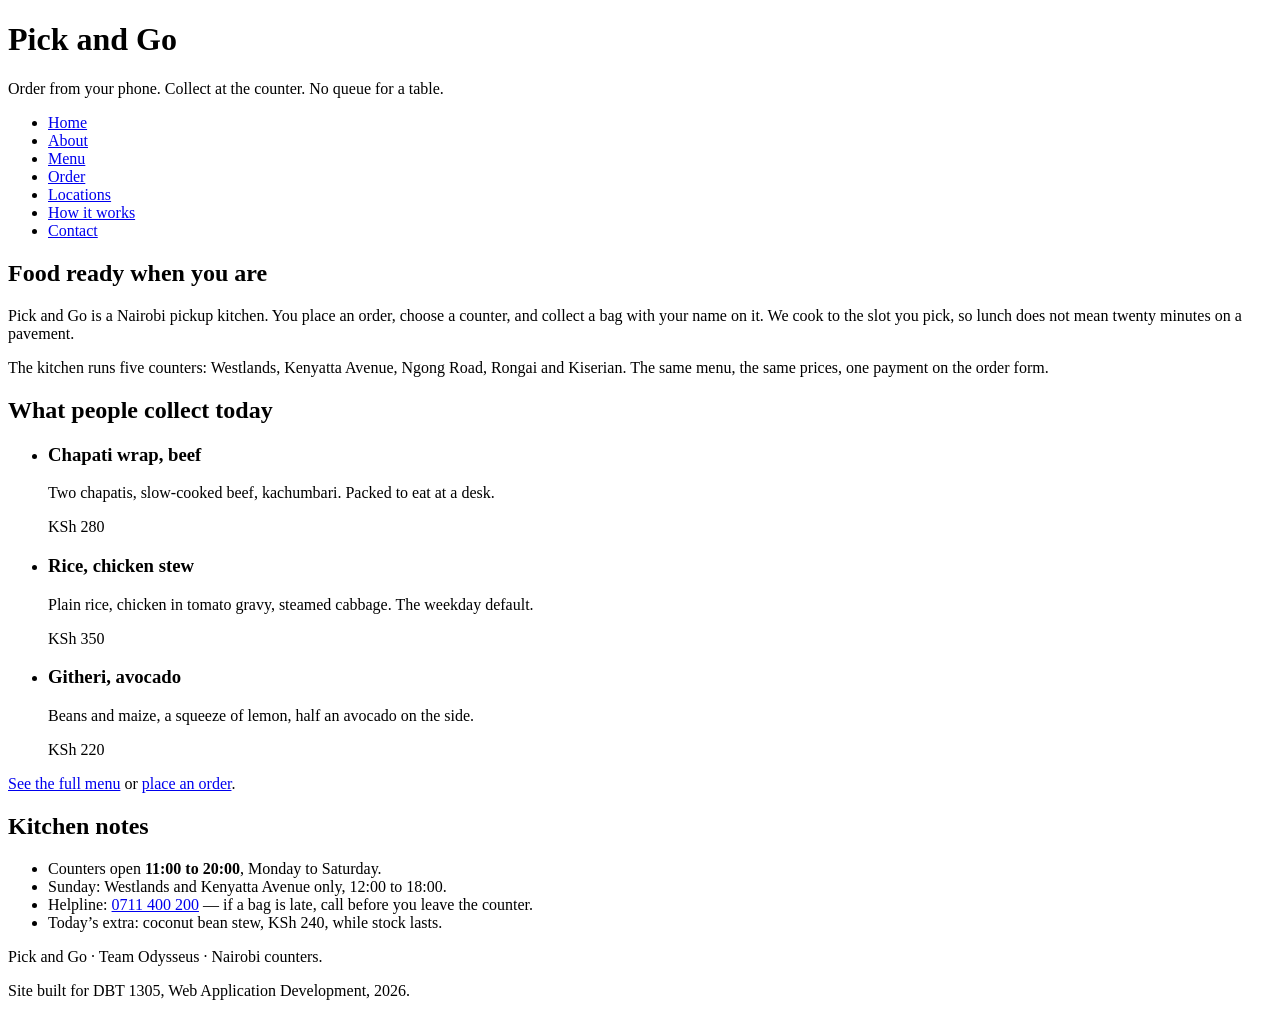
==== index.html @ 5b5abb33 "Add the seven public pages with shared header, nav, footer and real kitchen copy." ====
<!DOCTYPE html>
<html lang="en">
<head>
  <meta charset="utf-8">
  <meta name="viewport" content="width=device-width, initial-scale=1">
  <title>Pick and Go — order food, collect it ready</title>
  <link rel="stylesheet" href="css/style.css">
</head>
<body>
  <header>
    <h1>Pick and Go</h1>
    <p>Order from your phone. Collect at the counter. No queue for a table.</p>
  </header>

  <nav>
    <ul>
      <li><a href="index.html">Home</a></li>
      <li><a href="about.html">About</a></li>
      <li><a href="menu.html">Menu</a></li>
      <li><a href="order.html">Order</a></li>
      <li><a href="locations.html">Locations</a></li>
      <li><a href="how-it-works.html">How it works</a></li>
      <li><a href="contact.html">Contact</a></li>
    </ul>
  </nav>

  <main>
    <section>
      <h2>Food ready when you are</h2>
      <p>Pick and Go is a Nairobi pickup kitchen. You place an order, choose a counter, and collect a bag with your name on it. We cook to the slot you pick, so lunch does not mean twenty minutes on a pavement.</p>
      <p>The kitchen runs five counters: Westlands, Kenyatta Avenue, Ngong Road, Rongai and Kiserian. The same menu, the same prices, one payment on the order form.</p>
    </section>

    <section>
      <h2>What people collect today</h2>
      <ul class="card-row">
        <li>
          <h3>Chapati wrap, beef</h3>
          <p>Two chapatis, slow-cooked beef, kachumbari. Packed to eat at a desk.</p>
          <p class="price">KSh 280</p>
        </li>
        <li>
          <h3>Rice, chicken stew</h3>
          <p>Plain rice, chicken in tomato gravy, steamed cabbage. The weekday default.</p>
          <p class="price">KSh 350</p>
        </li>
        <li>
          <h3>Githeri, avocado</h3>
          <p>Beans and maize, a squeeze of lemon, half an avocado on the side.</p>
          <p class="price">KSh 220</p>
        </li>
      </ul>
      <p><a href="menu.html">See the full menu</a> or <a href="order.html">place an order</a>.</p>
    </section>
  </main>

  <aside>
    <h2>Kitchen notes</h2>
    <ul>
      <li>Counters open <strong>11:00 to 20:00</strong>, Monday to Saturday.</li>
      <li>Sunday: Westlands and Kenyatta Avenue only, 12:00 to 18:00.</li>
      <li>Helpline: <a href="tel:+254711400200">0711 400 200</a> — if a bag is late, call before you leave the counter.</li>
      <li>Today’s extra: coconut bean stew, KSh 240, while stock lasts.</li>
    </ul>
  </aside>

  <footer>
    <p>Pick and Go · Team Odysseus · Nairobi counters.</p>
    <p>Site built for DBT 1305, Web Application Development, 2026.</p>
  </footer>
</body>
</html>
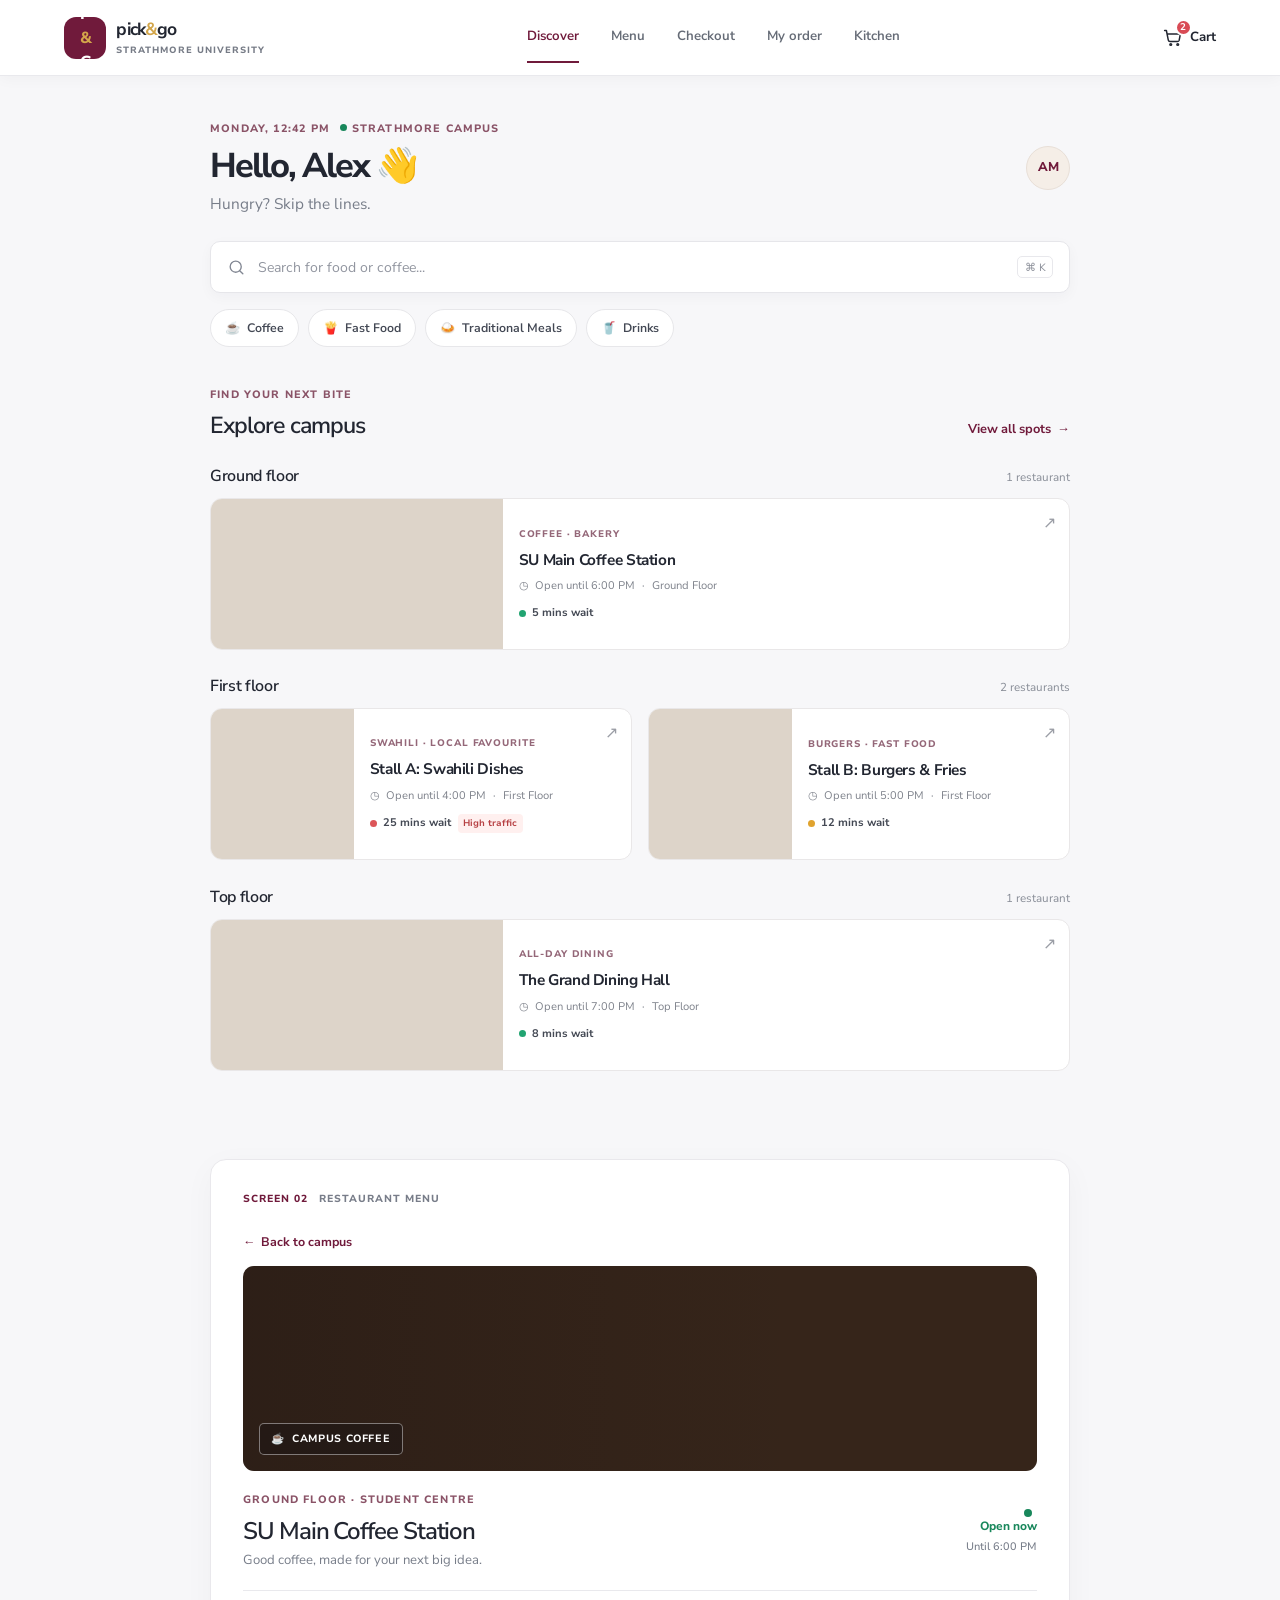
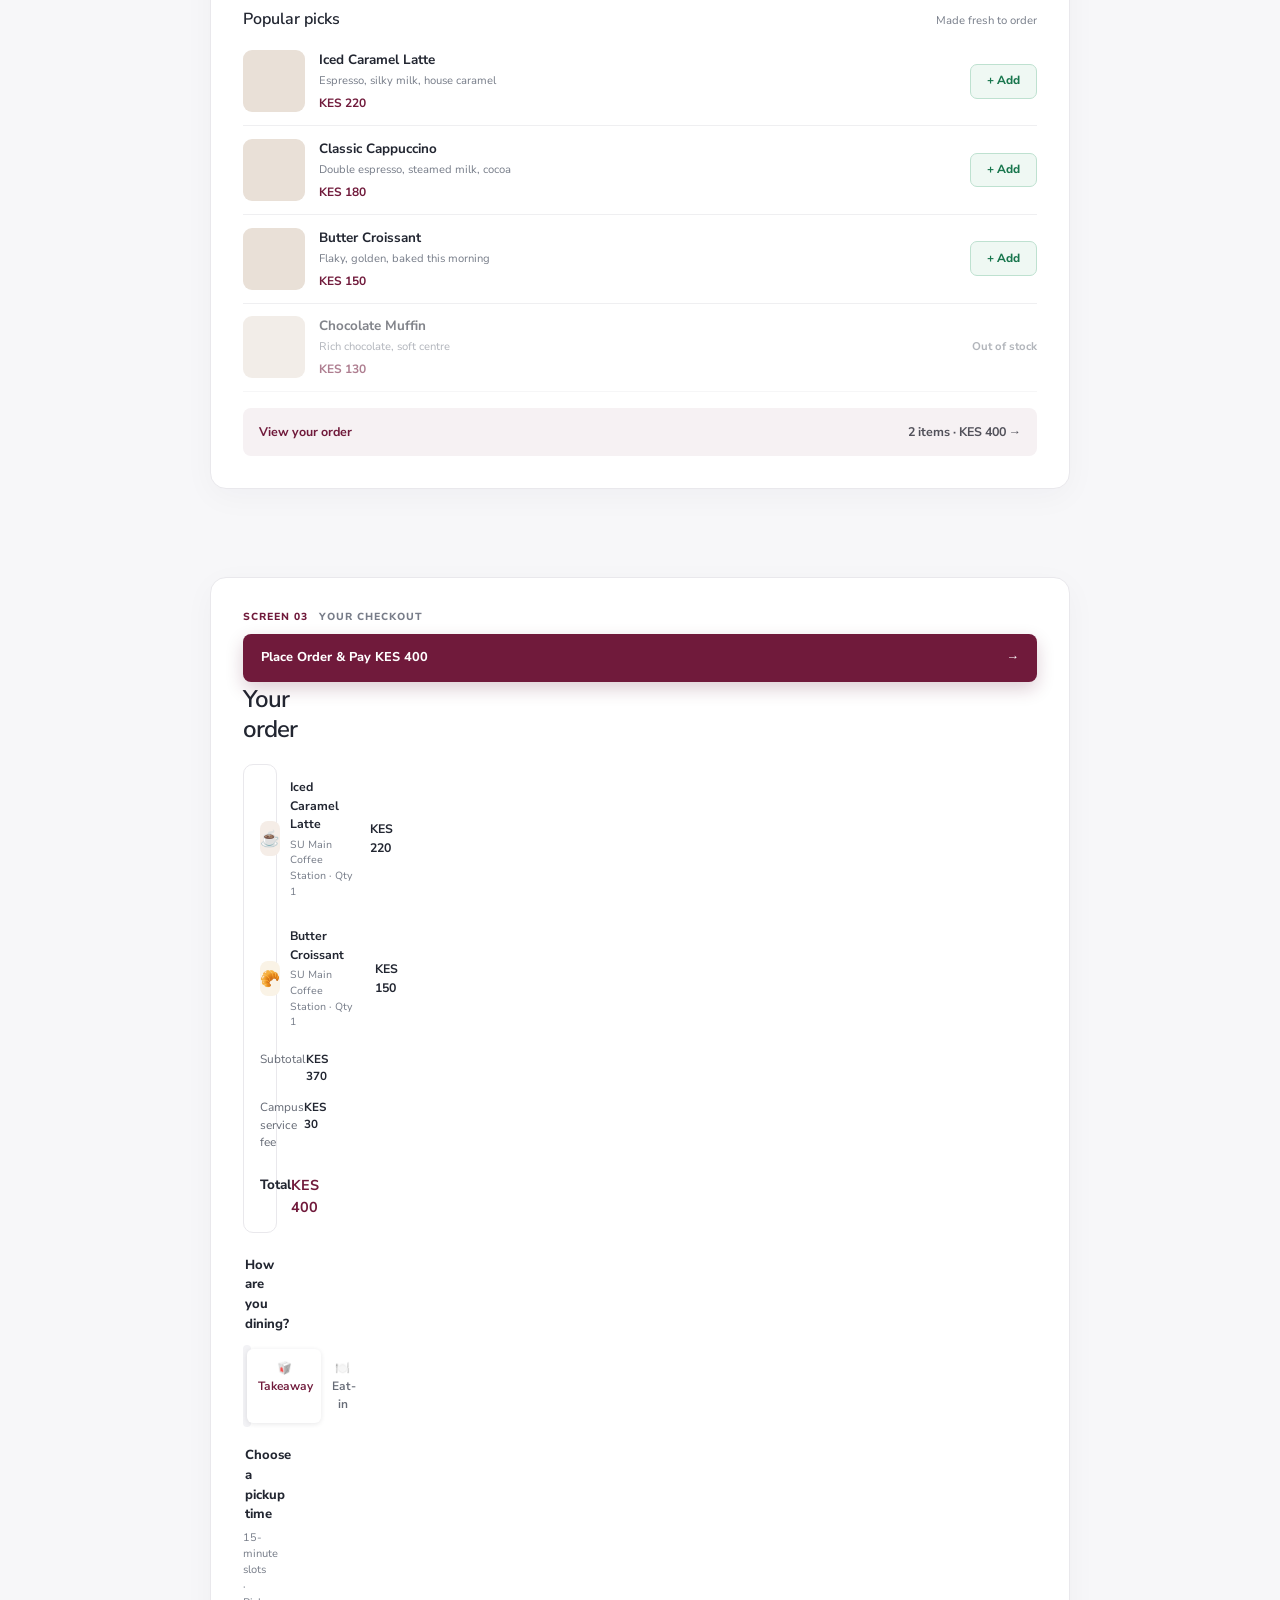
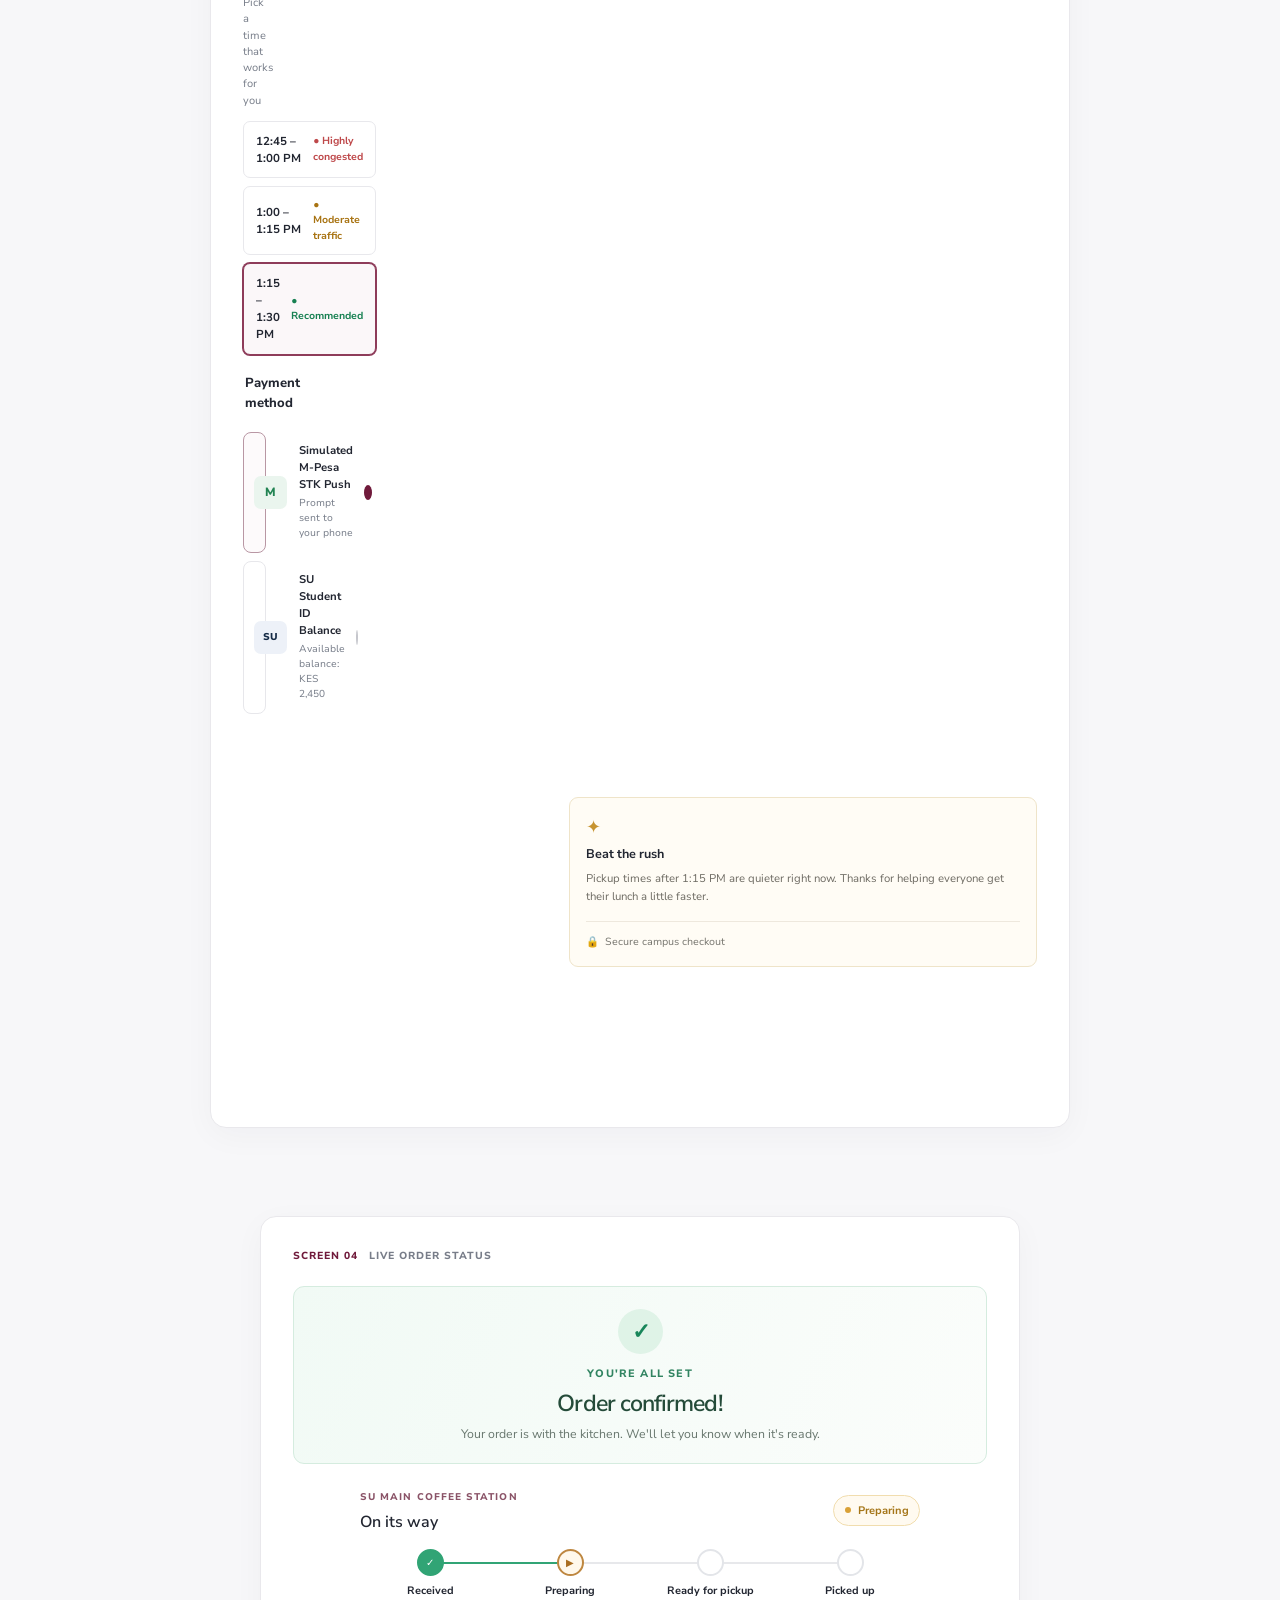
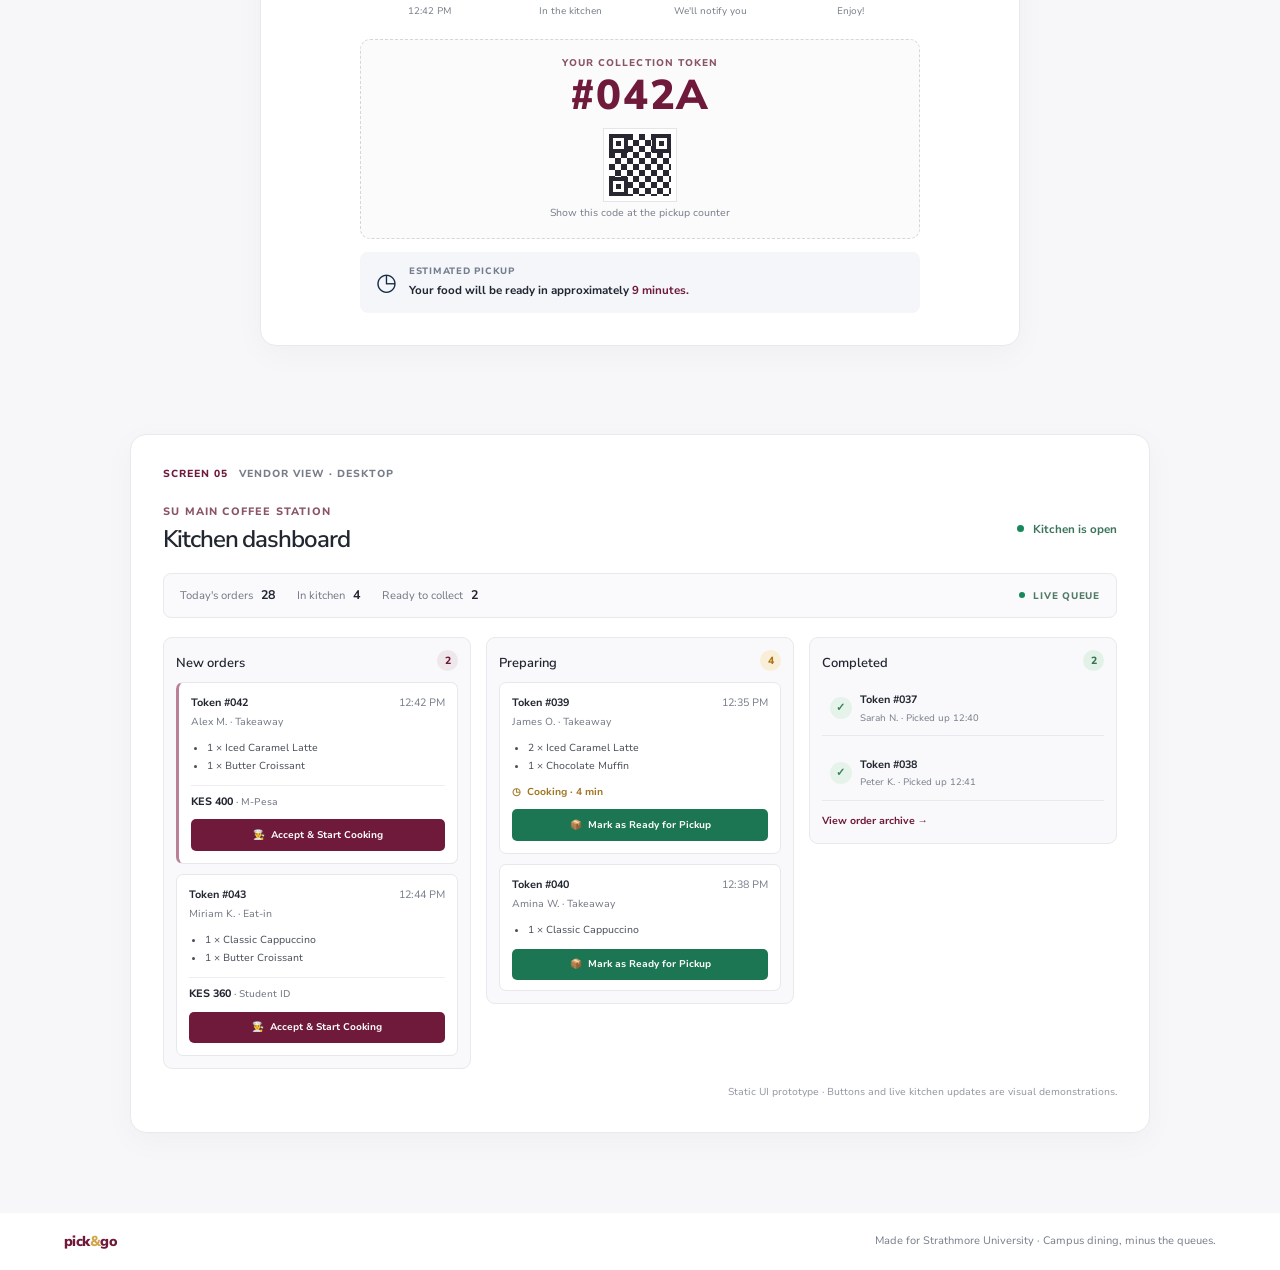
==== commit 32316956: "Pick and go" ====
--- a/index.html
+++ b/index.html
@@ -3,70 +3,293 @@
 <head>
   <meta charset="utf-8">
   <meta name="viewport" content="width=device-width, initial-scale=1">
-  <title>Pick and Go — order food, collect it ready</title>
+  <meta name="theme-color" content="#6e1838">
+  <title>Pick &amp; Go — Strathmore University</title>
   <link rel="stylesheet" href="css/style.css">
 </head>
-<body>
-  <header>
-    <h1>Pick and Go</h1>
-    <p>Order from your phone. Collect at the counter. No queue for a table.</p>
+<body class="prototype-page">
+  <header class="app-header">
+    <a class="brand" href="#home" aria-label="Pick and Go home">
+      <span class="brand-mark" aria-hidden="true">P<span>&amp;</span>G</span>
+      <span class="brand-copy"><strong>pick<span>&amp;</span>go</strong><small>STRATHMORE UNIVERSITY</small></span>
+    </a>
+    <nav class="app-nav" aria-label="Prototype screens">
+      <a class="active" href="#home">Discover</a>
+      <a href="#restaurant-menu">Menu</a>
+      <a href="#checkout">Checkout</a>
+      <a href="#order-progress">My order</a>
+      <a href="#kitchen-dashboard">Kitchen</a>
+    </nav>
+    <a class="header-cart" href="#checkout" aria-label="Shopping cart, 2 items">
+      <svg viewBox="0 0 24 24" aria-hidden="true"><path d="M3 4h2l2.2 11.1a2 2 0 0 0 2 1.6h8.5a2 2 0 0 0 1.9-1.4L21 8H6"/><circle cx="10" cy="20" r="1"/><circle cx="18" cy="20" r="1"/></svg>
+      <span>Cart</span><b>2</b>
+    </a>
   </header>
 
-  <nav>
-    <ul>
-      <li><a href="index.html">Home</a></li>
-      <li><a href="about.html">About</a></li>
-      <li><a href="menu.html">Menu</a></li>
-      <li><a href="order.html">Order</a></li>
-      <li><a href="locations.html">Locations</a></li>
-      <li><a href="how-it-works.html">How it works</a></li>
-      <li><a href="contact.html">Contact</a></li>
-    </ul>
-  </nav>
-
-  <main>
-    <section>
-      <h2>Food ready when you are</h2>
-      <p>Pick and Go is a Nairobi pickup kitchen. You place an order, choose a counter, and collect a bag with your name on it. We cook to the slot you pick, so lunch does not mean twenty minutes on a pavement.</p>
-      <p>The kitchen runs five counters: Westlands, Kenyatta Avenue, Ngong Road, Rongai and Kiserian. The same menu, the same prices, one payment on the order form.</p>
-    </section>
-
-    <section>
-      <h2>What people collect today</h2>
-      <ul class="card-row">
-        <li>
-          <h3>Chapati wrap, beef</h3>
-          <p>Two chapatis, slow-cooked beef, kachumbari. Packed to eat at a desk.</p>
-          <p class="price">KSh 280</p>
-        </li>
-        <li>
-          <h3>Rice, chicken stew</h3>
-          <p>Plain rice, chicken in tomato gravy, steamed cabbage. The weekday default.</p>
-          <p class="price">KSh 350</p>
-        </li>
-        <li>
-          <h3>Githeri, avocado</h3>
-          <p>Beans and maize, a squeeze of lemon, half an avocado on the side.</p>
-          <p class="price">KSh 220</p>
-        </li>
-      </ul>
-      <p><a href="menu.html">See the full menu</a> or <a href="order.html">place an order</a>.</p>
+  <main class="prototype-main">
+    <section class="screen home-screen" id="home" aria-labelledby="home-title">
+      <div class="welcome-row">
+        <div>
+          <p class="eyebrow">MONDAY, 12:42 PM <span class="campus-dot"></span> STRATHMORE CAMPUS</p>
+          <h1 id="home-title">Hello, Alex <span aria-hidden="true">👋</span></h1>
+          <p class="lead">Hungry? Skip the lines.</p>
+        </div>
+        <a class="profile-button" href="#home" aria-label="Student profile">AM</a>
+      </div>
+
+      <form class="search-bar" role="search" action="#home">
+        <label class="sr-only" for="food-search">Search for food or coffee</label>
+        <svg viewBox="0 0 24 24" aria-hidden="true"><circle cx="11" cy="11" r="7"/><path d="m16 16 4 4"/></svg>
+        <input id="food-search" type="search" placeholder="Search for food or coffee...">
+        <kbd>⌘ K</kbd>
+      </form>
+
+      <div class="quick-filters" aria-label="Popular food categories">
+        <a href="#restaurant-menu">☕ <span>Coffee</span></a>
+        <a href="#restaurant-menu">🍟 <span>Fast Food</span></a>
+        <a href="#restaurant-menu">🍛 <span>Traditional Meals</span></a>
+        <a href="#restaurant-menu">🥤 <span>Drinks</span></a>
+      </div>
+
+      <div class="section-heading">
+        <div><p class="eyebrow">FIND YOUR NEXT BITE</p><h2>Explore campus</h2></div>
+        <a href="#restaurant-menu" class="text-link">View all spots <span aria-hidden="true">→</span></a>
+      </div>
+
+      <section class="floor-section" aria-labelledby="ground-floor-title">
+        <div class="floor-heading"><h3 id="ground-floor-title">Ground floor</h3><span>1 restaurant</span></div>
+        <a class="restaurant-card coffee-card" href="#restaurant-menu">
+          <span class="restaurant-image" role="img" aria-label="Freshly brewed coffee and coffee beans"></span>
+          <span class="restaurant-card-body">
+            <span class="restaurant-type">COFFEE · BAKERY</span>
+            <strong>SU Main Coffee Station</strong>
+            <span class="restaurant-meta">◷ &nbsp;Open until 6:00 PM <span>·</span> Ground Floor</span>
+            <span class="wait-status wait-ready"><i></i> 5 mins wait</span>
+          </span>
+          <span class="card-arrow" aria-hidden="true">↗</span>
+        </a>
+      </section>
+
+      <section class="floor-section" aria-labelledby="first-floor-title">
+        <div class="floor-heading"><h3 id="first-floor-title">First floor</h3><span>2 restaurants</span></div>
+        <div class="restaurant-grid">
+          <a class="restaurant-card food-card swahili-card" href="#restaurant-menu">
+            <span class="restaurant-image" role="img" aria-label="Colorful Swahili rice and traditional dishes"></span>
+            <span class="restaurant-card-body">
+              <span class="restaurant-type">SWAHILI · LOCAL FAVOURITE</span>
+              <strong>Stall A: Swahili Dishes</strong>
+              <span class="restaurant-meta">◷ &nbsp;Open until 4:00 PM <span>·</span> First Floor</span>
+              <span class="wait-status wait-busy"><i></i> 25 mins wait <b>High traffic</b></span>
+            </span>
+            <span class="card-arrow" aria-hidden="true">↗</span>
+          </a>
+          <a class="restaurant-card food-card burger-card" href="#restaurant-menu">
+            <span class="restaurant-image" role="img" aria-label="Burger and fries served fresh"></span>
+            <span class="restaurant-card-body">
+              <span class="restaurant-type">BURGERS · FAST FOOD</span>
+              <strong>Stall B: Burgers &amp; Fries</strong>
+              <span class="restaurant-meta">◷ &nbsp;Open until 5:00 PM <span>·</span> First Floor</span>
+              <span class="wait-status wait-moderate"><i></i> 12 mins wait</span>
+            </span>
+            <span class="card-arrow" aria-hidden="true">↗</span>
+          </a>
+        </div>
+      </section>
+
+      <section class="floor-section" aria-labelledby="top-floor-title">
+        <div class="floor-heading"><h3 id="top-floor-title">Top floor</h3><span>1 restaurant</span></div>
+        <a class="restaurant-card dining-card" href="#restaurant-menu">
+          <span class="restaurant-image" role="img" aria-label="A warm, bright dining hall"></span>
+          <span class="restaurant-card-body">
+            <span class="restaurant-type">ALL-DAY DINING</span>
+            <strong>The Grand Dining Hall</strong>
+            <span class="restaurant-meta">◷ &nbsp;Open until 7:00 PM <span>·</span> Top Floor</span>
+            <span class="wait-status wait-ready"><i></i> 8 mins wait</span>
+          </span>
+          <span class="card-arrow" aria-hidden="true">↗</span>
+        </a>
+      </section>
+    </section>
+
+    <section class="screen menu-screen" id="restaurant-menu" aria-labelledby="menu-title">
+      <div class="screen-kicker"><span>SCREEN 02</span><span>RESTAURANT MENU</span></div>
+      <a class="back-link" href="#home">← &nbsp;Back to campus</a>
+      <div class="menu-hero">
+        <span class="menu-hero-image" role="img" aria-label="Coffee beans and a fresh latte"></span>
+        <span class="hero-tag">☕ &nbsp;CAMPUS COFFEE</span>
+      </div>
+      <div class="vendor-heading">
+        <div>
+          <p class="eyebrow">GROUND FLOOR · STUDENT CENTRE</p>
+          <h2 id="menu-title">SU Main Coffee Station</h2>
+          <p>Good coffee, made for your next big idea.</p>
+        </div>
+        <span class="open-label"><i></i> Open now <small>Until 6:00 PM</small></span>
+      </div>
+      <div class="menu-category-heading"><h3>Popular picks</h3><span>Made fresh to order</span></div>
+      <div class="menu-list">
+        <article class="menu-item">
+          <span class="menu-thumb latte-thumb" role="img" aria-label="Iced caramel latte"></span>
+          <span class="menu-item-copy"><strong>Iced Caramel Latte</strong><small>Espresso, silky milk, house caramel</small><b>KES 220</b></span>
+          <a class="add-button" href="#checkout">+ Add</a>
+        </article>
+        <article class="menu-item">
+          <span class="menu-thumb cappuccino-thumb" role="img" aria-label="Cappuccino with latte art"></span>
+          <span class="menu-item-copy"><strong>Classic Cappuccino</strong><small>Double espresso, steamed milk, cocoa</small><b>KES 180</b></span>
+          <a class="add-button" href="#checkout">+ Add</a>
+        </article>
+        <article class="menu-item">
+          <span class="menu-thumb pastry-thumb" role="img" aria-label="Freshly baked croissant"></span>
+          <span class="menu-item-copy"><strong>Butter Croissant</strong><small>Flaky, golden, baked this morning</small><b>KES 150</b></span>
+          <a class="add-button" href="#checkout">+ Add</a>
+        </article>
+        <article class="menu-item unavailable">
+          <span class="menu-thumb muffin-thumb" role="img" aria-label="Chocolate muffin"></span>
+          <span class="menu-item-copy"><strong>Chocolate Muffin</strong><small>Rich chocolate, soft centre</small><b>KES 130</b></span>
+          <span class="stock-label">Out of stock</span>
+        </article>
+      </div>
+      <a href="#checkout" class="menu-cart-link">View your order <span>2 items · KES 400 →</span></a>
+    </section>
+
+    <section class="screen checkout-screen" id="checkout" aria-labelledby="checkout-title">
+      <div class="screen-kicker"><span>SCREEN 03</span><span>YOUR CHECKOUT</span></div>
+      <div class="checkout-layout">
+        <div class="checkout-main">
+          <p class="eyebrow">ALMOST THERE</p>
+          <h2 id="checkout-title">Your order</h2>
+          <div class="summary-card">
+            <div class="summary-item"><span class="summary-product"><i class="summary-icon coffee-icon">☕</i><span><strong>Iced Caramel Latte</strong><small>SU Main Coffee Station · Qty 1</small></span></span><b>KES 220</b></div>
+            <div class="summary-item"><span class="summary-product"><i class="summary-icon pastry-icon">🥐</i><span><strong>Butter Croissant</strong><small>SU Main Coffee Station · Qty 1</small></span></span><b>KES 150</b></div>
+            <div class="subtotal-row"><span>Subtotal</span><strong>KES 370</strong></div>
+            <div class="subtotal-row"><span>Campus service fee</span><strong>KES 30</strong></div>
+            <div class="total-row"><span>Total</span><strong>KES 400</strong></div>
+          </div>
+
+          <fieldset class="checkout-fieldset">
+            <legend>How are you dining?</legend>
+            <div class="segmented-control">
+              <input type="radio" name="dining" id="takeaway" checked>
+              <label for="takeaway">🥡 &nbsp;Takeaway</label>
+              <input type="radio" name="dining" id="eat-in">
+              <label for="eat-in">🍽️ &nbsp;Eat-in</label>
+            </div>
+          </fieldset>
+
+          <fieldset class="checkout-fieldset slot-fieldset">
+            <legend>Choose a pickup time</legend>
+            <p class="field-help">15-minute slots · Pick a time that works for you</p>
+            <div class="slot-list">
+              <input type="radio" name="slot" id="slot-1245">
+              <label class="slot-option congested-slot" for="slot-1245"><strong>12:45 – 1:00 PM</strong><span>● Highly congested</span></label>
+              <input type="radio" name="slot" id="slot-100">
+              <label class="slot-option moderate-slot" for="slot-100"><strong>1:00 – 1:15 PM</strong><span>● Moderate traffic</span></label>
+              <input type="radio" name="slot" id="slot-115" checked>
+              <label class="slot-option recommended-slot" for="slot-115"><strong>1:15 – 1:30 PM</strong><span>● Recommended</span></label>
+            </div>
+          </fieldset>
+
+          <fieldset class="checkout-fieldset payment-fieldset">
+            <legend>Payment method</legend>
+            <label class="payment-option"><input type="radio" name="payment" checked><span class="mpesa-mark">M</span><span><strong>Simulated M-Pesa STK Push</strong><small>Prompt sent to your phone</small></span><b class="radio-indicator"></b></label>
+            <label class="payment-option"><input type="radio" name="payment"><span class="student-mark">SU</span><span><strong>SU Student ID Balance</strong><small>Available balance: KES 2,450</small></span><b class="radio-indicator"></b></label>
+          </fieldset>
+        </div>
+        <aside class="checkout-aside">
+          <div class="aside-note"><span>✦</span><strong>Beat the rush</strong><p>Pickup times after 1:15 PM are quieter right now. Thanks for helping everyone get their lunch a little faster.</p></div>
+          <div class="secure-note">🔒 &nbsp;Secure campus checkout</div>
+        </aside>
+      </div>
+      <a class="place-order-button" href="#order-progress">Place Order &amp; Pay KES 400 <span aria-hidden="true">→</span></a>
+    </section>
+
+    <section class="screen progress-screen" id="order-progress" aria-labelledby="progress-title">
+      <div class="screen-kicker"><span>SCREEN 04</span><span>LIVE ORDER STATUS</span></div>
+      <div class="confirmation-card">
+        <span class="success-check" aria-hidden="true">✓</span>
+        <p class="eyebrow">YOU'RE ALL SET</p>
+        <h2 id="progress-title">Order confirmed!</h2>
+        <p>Your order is with the kitchen. We'll let you know when it's ready.</p>
+      </div>
+      <div class="progress-content">
+        <div class="progress-heading"><div><p class="eyebrow">SU MAIN COFFEE STATION</p><h3>On its way</h3></div><span class="preparing-pill"><i></i> Preparing</span></div>
+        <ol class="order-steps">
+          <li class="step-done"><span class="step-icon">✓</span><strong>Received</strong><small>12:42 PM</small></li>
+          <li class="step-current"><span class="step-icon">▶</span><strong>Preparing</strong><small>In the kitchen</small></li>
+          <li><span class="step-icon"></span><strong>Ready for pickup</strong><small>We'll notify you</small></li>
+          <li><span class="step-icon"></span><strong>Picked up</strong><small>Enjoy!</small></li>
+        </ol>
+        <div class="token-card">
+          <p class="eyebrow">YOUR COLLECTION TOKEN</p>
+          <strong class="token-number">#042A</strong>
+          <div class="qr-code" role="img" aria-label="Decorative QR code placeholder">
+            <span class="qr-finder qr-top-left"></span><span class="qr-finder qr-top-right"></span><span class="qr-finder qr-bottom-left"></span>
+          </div>
+          <small>Show this code at the pickup counter</small>
+        </div>
+        <div class="countdown-card"><span class="clock-icon" aria-hidden="true">◷</span><span><small>ESTIMATED PICKUP</small><strong>Your food will be ready in approximately <b>9 minutes.</b></strong></span></div>
+      </div>
+    </section>
+
+    <section class="screen kitchen-screen" id="kitchen-dashboard" aria-labelledby="kitchen-title">
+      <div class="screen-kicker"><span>SCREEN 05</span><span>VENDOR VIEW · DESKTOP</span></div>
+      <div class="kitchen-heading">
+        <div><p class="eyebrow">SU MAIN COFFEE STATION</p><h2 id="kitchen-title">Kitchen dashboard</h2></div>
+        <span class="kitchen-open"><i></i> Kitchen is open</span>
+      </div>
+      <div class="kitchen-summary">
+        <span>Today's orders <strong>28</strong></span><span>In kitchen <strong>4</strong></span><span>Ready to collect <strong>2</strong></span>
+        <span class="live-label"><i></i> LIVE QUEUE</span>
+      </div>
+      <div class="kitchen-columns">
+        <section class="kitchen-column" aria-labelledby="incoming-title">
+          <div class="column-heading"><h3 id="incoming-title">New orders</h3><span class="count-badge">2</span></div>
+          <article class="kitchen-order incoming-order">
+            <div class="order-card-top"><strong>Token #042</strong><time>12:42 PM</time></div>
+            <span class="order-student">Alex M. · Takeaway</span>
+            <ul><li>1 × Iced Caramel Latte</li><li>1 × Butter Croissant</li></ul>
+            <span class="order-total">KES 400 <small>· M-Pesa</small></span>
+            <a class="kitchen-action accept-action" href="#kitchen-dashboard">👨‍🍳 &nbsp;Accept &amp; Start Cooking</a>
+          </article>
+          <article class="kitchen-order">
+            <div class="order-card-top"><strong>Token #043</strong><time>12:44 PM</time></div>
+            <span class="order-student">Miriam K. · Eat-in</span>
+            <ul><li>1 × Classic Cappuccino</li><li>1 × Butter Croissant</li></ul>
+            <span class="order-total">KES 360 <small>· Student ID</small></span>
+            <a class="kitchen-action accept-action" href="#kitchen-dashboard">👨‍🍳 &nbsp;Accept &amp; Start Cooking</a>
+          </article>
+        </section>
+
+        <section class="kitchen-column active-column" aria-labelledby="active-title">
+          <div class="column-heading"><h3 id="active-title">Preparing</h3><span class="count-badge active-count">4</span></div>
+          <article class="kitchen-order">
+            <div class="order-card-top"><strong>Token #039</strong><time>12:35 PM</time></div>
+            <span class="order-student">James O. · Takeaway</span>
+            <ul><li>2 × Iced Caramel Latte</li><li>1 × Chocolate Muffin</li></ul>
+            <span class="cooking-status">◷ &nbsp;Cooking · 4 min</span>
+            <a class="kitchen-action ready-action" href="#order-progress">📦 &nbsp;Mark as Ready for Pickup</a>
+          </article>
+          <article class="kitchen-order compact-order">
+            <div class="order-card-top"><strong>Token #040</strong><time>12:38 PM</time></div>
+            <span class="order-student">Amina W. · Takeaway</span>
+            <ul><li>1 × Classic Cappuccino</li></ul>
+            <a class="kitchen-action ready-action" href="#order-progress">📦 &nbsp;Mark as Ready for Pickup</a>
+          </article>
+        </section>
+
+        <section class="kitchen-column completed-column" aria-labelledby="completed-title">
+          <div class="column-heading"><h3 id="completed-title">Completed</h3><span class="count-badge done-count">2</span></div>
+          <article class="completed-order"><span class="done-icon">✓</span><span><strong>Token #037</strong><small>Sarah N. · Picked up 12:40</small></span></article>
+          <article class="completed-order"><span class="done-icon">✓</span><span><strong>Token #038</strong><small>Peter K. · Picked up 12:41</small></span></article>
+          <a class="archive-link" href="#kitchen-dashboard">View order archive →</a>
+        </section>
+      </div>
+      <p class="prototype-note">Static UI prototype · Buttons and live kitchen updates are visual demonstrations.</p>
     </section>
   </main>
 
-  <aside>
-    <h2>Kitchen notes</h2>
-    <ul>
-      <li>Counters open <strong>11:00 to 20:00</strong>, Monday to Saturday.</li>
-      <li>Sunday: Westlands and Kenyatta Avenue only, 12:00 to 18:00.</li>
-      <li>Helpline: <a href="tel:+254711400200">0711 400 200</a> — if a bag is late, call before you leave the counter.</li>
-      <li>Today’s extra: coconut bean stew, KSh 240, while stock lasts.</li>
-    </ul>
-  </aside>
-
-  <footer>
-    <p>Pick and Go · Team Odysseus · Nairobi counters.</p>
-    <p>Site built for DBT 1305, Web Application Development, 2026.</p>
+  <footer class="prototype-footer">
+    <span>pick<span>&amp;</span>go</span><span>Made for Strathmore University · Campus dining, minus the queues.</span>
   </footer>
 </body>
 </html>
--- a/css/style.css
+++ b/css/style.css
@@ -0,0 +1,2155 @@
+@import url("https://fonts.googleapis.com/css2?family=Fraunces:opsz,wght@9..144,600;9..144,700&family=Nunito+Sans:opsz,wght@6..12,400;6..12,600;6..12,700&display=swap");
+
+/* House style — main #9B2C1F ground #FFF7F0 ink #1C1410 accent #C9782A
+   headings: Fraunces, serif body: Nunito Sans, sans-serif */
+
+/* --- Shared: house style (Member 1) --- */
+
+* {
+  box-sizing: border-box;
+}
+
+body {
+  margin: 0;
+  background: #fff7f0;
+  color: #1c1410;
+  line-height: 1.5;
+  font-family: "Nunito Sans", sans-serif;
+}
+
+h1,
+h2,
+h3 {
+  font-family: Fraunces, serif;
+  font-weight: 600;
+  line-height: 1.25;
+}
+
+img,
+input,
+select,
+textarea {
+  max-width: 100%;
+}
+
+img {
+  height: auto;
+}
+
+header {
+  background: #9b2c1f;
+  color: #fff7f0;
+}
+
+header a {
+  color: #fff7f0;
+}
+
+nav {
+  background: #1c1410;
+}
+
+nav a {
+  color: #fff7f0;
+  text-decoration: none;
+}
+
+nav a:hover,
+nav a:focus {
+  color: #c9782a;
+  text-decoration: underline;
+}
+
+a {
+  color: #9b2c1f;
+}
+
+header,
+main,
+aside,
+footer {
+  padding: 1rem;
+}
+
+aside {
+  background: #f3e4d4;
+}
+
+aside h2 {
+  margin-top: 0;
+}
+
+footer {
+  background: #1c1410;
+  color: #fff7f0;
+}
+
+footer a {
+  color: #c9782a;
+}
+
+/* --- Shared: layout (Member 1) --- */
+
+nav ul {
+  display: flex;
+  flex-wrap: wrap;
+  gap: 0.25rem 1.5rem;
+  list-style: none;
+  margin: 0;
+  padding: 0.75rem 1rem;
+}
+
+nav {
+  position: sticky;
+  top: 0;
+}
+
+body {
+  display: grid;
+  grid-template-columns: minmax(0, 1fr) 18rem;
+  grid-template-areas:
+    "header header"
+    "nav nav"
+    "main aside"
+    "footer footer";
+}
+
+header {
+  grid-area: header;
+}
+
+nav {
+  grid-area: nav;
+}
+
+main {
+  grid-area: main;
+  min-width: 0;
+}
+
+aside {
+  grid-area: aside;
+}
+
+footer {
+  grid-area: footer;
+}
+
+.table-scroll {
+  overflow-x: auto;
+  max-width: 100%;
+}
+
+.card-row {
+  display: flex;
+  flex-wrap: wrap;
+  gap: 1rem;
+  list-style: none;
+  margin: 0;
+  padding: 0;
+}
+
+.card-row > li,
+.card {
+  flex: 1 1 14rem;
+  background: #ffffff;
+  border: 1px solid #e4d3c3;
+  border-top: 4px solid #c9782a;
+  padding: 1rem;
+}
+
+/* --- Member: home (Wesley) --- */
+
+.hours-list {
+  margin: 0;
+  padding-left: 1.2rem;
+}
+
+/* --- Member: menu cards (Wesley) --- */
+
+.menu-card h3 {
+  margin-top: 0;
+}
+
+.price {
+  font-weight: 700;
+  color: #9b2c1f;
+}
+
+.tag {
+  display: inline-block;
+  background: #c9782a;
+  color: #1c1410;
+  font-size: 0.85rem;
+  font-weight: 700;
+  padding: 0.15rem 0.5rem;
+  margin-bottom: 0.5rem;
+}
+
+/* --- Member: order form (Wesley) --- */
+
+.order-form,
+.contact-form {
+  display: grid;
+  gap: 0.75rem;
+  max-width: 36rem;
+}
+
+.order-form label,
+.contact-form label {
+  display: block;
+  font-weight: 700;
+}
+
+.order-form input,
+.order-form select,
+.order-form textarea,
+.contact-form input,
+.contact-form select,
+.contact-form textarea {
+  width: 100%;
+  padding: 0.5rem;
+  border: 1px solid #c4b0a0;
+  background: #ffffff;
+  color: #1c1410;
+  font: inherit;
+}
+
+fieldset {
+  border: 1px solid #e4d3c3;
+  padding: 0.75rem 1rem;
+  min-width: 0;
+}
+
+.choice-list {
+  list-style: none;
+  margin: 0;
+  padding: 0;
+}
+
+.choice-list li {
+  display: flex;
+  align-items: center;
+  gap: 0.5rem;
+}
+
+.choice-list input {
+  width: auto;
+  max-width: none;
+}
+
+button {
+  justify-self: start;
+  background: #9b2c1f;
+  color: #fff7f0;
+  border: 0;
+  padding: 0.6rem 1.2rem;
+  font: inherit;
+  font-weight: 700;
+  cursor: pointer;
+}
+
+button:hover,
+button:focus {
+  background: #7a2117;
+}
+
+/* --- Member: pickup table (Wesley) --- */
+
+.locations-table {
+  width: 100%;
+  border-collapse: collapse;
+  background: #ffffff;
+}
+
+.locations-table th,
+.locations-table td {
+  border: 1px solid #e4d3c3;
+  padding: 0.5rem 0.75rem;
+  text-align: left;
+  vertical-align: top;
+}
+
+.locations-table th {
+  background: #9b2c1f;
+  color: #fff7f0;
+  font-family: Fraunces, serif;
+}
+
+.locations-table caption {
+  text-align: left;
+  font-weight: 700;
+  margin-bottom: 0.5rem;
+}
+
+/* --- Contact page styling --- */
+
+.contact-page {
+  display: grid;
+  gap: 1.25rem;
+  max-width: 72rem;
+}
+
+.contact-card {
+  background: #fff;
+  border: 1px solid #eadbc9;
+  border-radius: 1.25rem;
+  padding: 1.5rem;
+  box-shadow: 0 10px 30px rgba(28, 20, 16, 0.05);
+}
+
+.intro-card {
+  background: linear-gradient(135deg, rgba(155, 44, 31, 0.06), rgba(201, 120, 42, 0.06));
+}
+
+.eyebrow {
+  margin: 0 0 0.5rem;
+  color: #9b2c1f;
+  font-size: 0.8rem;
+  font-weight: 800;
+  letter-spacing: 0.12em;
+  text-transform: uppercase;
+}
+
+.detail-group {
+  display: grid;
+  grid-template-columns: repeat(2, minmax(0, 1fr));
+  gap: 1.5rem;
+  align-items: start;
+}
+
+.detail-label {
+  margin: 0 0 0.5rem;
+  font-weight: 800;
+  color: #9b2c1f;
+}
+
+.contact-list {
+  list-style: none;
+  margin: 0;
+  padding: 0;
+  display: grid;
+  gap: 0.9rem;
+}
+
+.contact-list li {
+  display: flex;
+  flex-direction: column;
+  gap: 0.2rem;
+  padding-bottom: 0.7rem;
+  border-bottom: 1px solid #eadbc9;
+}
+
+.contact-list li:last-child {
+  border-bottom: 0;
+  padding-bottom: 0;
+}
+
+.contact-list span {
+  color: #5f4e43;
+  font-size: 0.95rem;
+}
+
+.field-row {
+  display: grid;
+  grid-template-columns: repeat(2, minmax(0, 1fr));
+  gap: 1rem;
+}
+
+.form-card form p {
+  margin: 0;
+}
+
+.contact-form {
+  max-width: none;
+}
+
+.contact-form input,
+.contact-form select,
+.contact-form textarea {
+  border-radius: 0.75rem;
+  border: 1px solid #d9c3b1;
+  box-shadow: inset 0 1px 3px rgba(73, 58, 49, 0.04);
+}
+
+.contact-form textarea {
+  min-height: 120px;
+  resize: vertical;
+}
+
+.contact-form button {
+  border-radius: 999px;
+  padding: 0.8rem 1.5rem;
+  box-shadow: 0 10px 20px rgba(155, 44, 31, 0.18);
+}
+
+/* --- Shared: phone (Member 1) — keep last --- */
+
+@media (max-width: 700px) {
+  body {
+    grid-template-columns: minmax(0, 1fr);
+    grid-template-areas:
+      "header"
+      "nav"
+      "main"
+      "aside"
+      "footer";
+  }
+
+  nav ul {
+    flex-direction: column;
+    gap: 0.5rem;
+  }
+
+  .detail-group,
+  .field-row {
+    grid-template-columns: minmax(0, 1fr);
+  }
+}
+
+/* --- Pick & Go campus ordering prototype --- */
+
+.prototype-page {
+  --campus-maroon: #701a3b;
+  --campus-maroon-dark: #50102a;
+  --campus-gold: #d3a64a;
+  --campus-navy: #142a45;
+  --campus-ink: #222631;
+  --campus-muted: #777d89;
+  --campus-line: #e9e9ed;
+  --campus-green: #18875b;
+  --campus-ground: #f7f7f9;
+  display: block;
+  background: var(--campus-ground);
+  color: var(--campus-ink);
+  font-family: Inter, "Nunito Sans", Arial, sans-serif;
+}
+
+.prototype-page h1,
+.prototype-page h2,
+.prototype-page h3 {
+  color: var(--campus-ink);
+  font-family: Inter, "Nunito Sans", Arial, sans-serif;
+}
+
+.prototype-page .app-header {
+  position: sticky;
+  z-index: 20;
+  top: 0;
+  display: flex;
+  min-height: 76px;
+  align-items: center;
+  justify-content: space-between;
+  gap: 1.5rem;
+  padding: 0.75rem max(5vw, calc((100vw - 1200px) / 2));
+  background: #fff;
+  border-bottom: 1px solid var(--campus-line);
+  box-shadow: 0 3px 14px rgba(28, 29, 39, 0.035);
+  color: var(--campus-ink);
+}
+
+.prototype-page .brand {
+  display: flex;
+  flex: 0 0 auto;
+  align-items: center;
+  gap: 0.65rem;
+  color: var(--campus-ink);
+  text-decoration: none;
+}
+
+.brand-mark {
+  display: grid;
+  width: 42px;
+  height: 42px;
+  place-content: center;
+  border-radius: 12px;
+  background: var(--campus-maroon);
+  color: #fff;
+  font-size: 1rem;
+  font-weight: 800;
+  letter-spacing: -0.07em;
+}
+
+.brand-mark span,
+.brand-copy strong span,
+.prototype-footer > span:first-child span {
+  color: var(--campus-gold);
+}
+
+.brand-copy {
+  display: grid;
+  line-height: 1.1;
+}
+
+.brand-copy strong {
+  font-size: 1.1rem;
+  letter-spacing: -0.05em;
+}
+
+.brand-copy small {
+  margin-top: 0.3rem;
+  color: #767b86;
+  font-size: 0.57rem;
+  font-weight: 800;
+  letter-spacing: 0.11em;
+}
+
+.prototype-page .app-nav {
+  display: flex;
+  align-self: stretch;
+  align-items: center;
+  gap: clamp(0.7rem, 2.5vw, 2rem);
+  background: transparent;
+}
+
+.prototype-page .app-nav a {
+  display: flex;
+  height: 100%;
+  align-items: center;
+  border-bottom: 2px solid transparent;
+  color: #656b76;
+  font-size: 0.83rem;
+  font-weight: 650;
+  text-decoration: none;
+}
+
+.prototype-page .app-nav a:hover,
+.prototype-page .app-nav a:focus,
+.prototype-page .app-nav a.active {
+  border-bottom-color: var(--campus-maroon);
+  color: var(--campus-maroon);
+  text-decoration: none;
+}
+
+.prototype-page .header-cart {
+  position: relative;
+  display: flex;
+  flex: 0 0 auto;
+  align-items: center;
+  gap: 0.45rem;
+  color: var(--campus-ink);
+  font-size: 0.83rem;
+  font-weight: 700;
+  text-decoration: none;
+}
+
+.header-cart svg,
+.search-bar svg {
+  width: 21px;
+  height: 21px;
+  fill: none;
+  stroke: currentColor;
+  stroke-linecap: round;
+  stroke-linejoin: round;
+  stroke-width: 1.7;
+}
+
+.header-cart b {
+  position: absolute;
+  top: -8px;
+  left: 13px;
+  display: grid;
+  width: 17px;
+  height: 17px;
+  place-content: center;
+  border: 2px solid #fff;
+  border-radius: 50%;
+  background: #d94b55;
+  color: #fff;
+  font-size: 0.61rem;
+}
+
+.prototype-page .prototype-main {
+  width: min(100% - 40px, 1020px);
+  min-width: 0;
+  margin: 0 auto;
+  padding: 2.8rem 0 5rem;
+}
+
+.prototype-page .screen {
+  scroll-margin-top: 94px;
+}
+
+.home-screen {
+  max-width: 860px;
+  margin: 0 auto;
+}
+
+.welcome-row {
+  display: flex;
+  align-items: center;
+  justify-content: space-between;
+  margin-bottom: 1.65rem;
+}
+
+.prototype-page .eyebrow {
+  margin: 0 0 0.45rem;
+  color: #8a5367;
+  font-size: 0.67rem;
+  font-weight: 800;
+  letter-spacing: 0.11em;
+}
+
+.campus-dot,
+.open-label i,
+.kitchen-open i,
+.live-label i,
+.preparing-pill i {
+  display: inline-block;
+  width: 7px;
+  height: 7px;
+  margin-left: 0.4rem;
+  border-radius: 50%;
+  background: var(--campus-green);
+  vertical-align: 1px;
+}
+
+.prototype-page .welcome-row h1 {
+  margin: 0;
+  font-size: clamp(1.7rem, 4vw, 2.15rem);
+  font-weight: 750;
+  letter-spacing: -0.055em;
+}
+
+.welcome-row .lead {
+  margin: 0.3rem 0 0;
+  color: var(--campus-muted);
+  font-size: 0.96rem;
+}
+
+.profile-button {
+  display: grid;
+  width: 44px;
+  height: 44px;
+  place-content: center;
+  border: 1px solid #e8dfd7;
+  border-radius: 50%;
+  background: #f5eee7;
+  color: var(--campus-maroon);
+  font-size: 0.8rem;
+  font-weight: 800;
+  text-decoration: none;
+}
+
+.search-bar {
+  display: flex;
+  height: 52px;
+  align-items: center;
+  gap: 0.75rem;
+  padding: 0 1rem;
+  border: 1px solid #e6e6ea;
+  border-radius: 10px;
+  background: #fff;
+  box-shadow: 0 4px 14px rgba(24, 32, 45, 0.035);
+  color: #818692;
+}
+
+.search-bar input {
+  width: 100%;
+  max-width: none;
+  padding: 0;
+  border: 0;
+  outline: 0;
+  background: transparent;
+  color: var(--campus-ink);
+  font: inherit;
+  font-size: 0.88rem;
+}
+
+.search-bar input::placeholder {
+  color: #9296a0;
+}
+
+.search-bar kbd {
+  flex: 0 0 auto;
+  padding: 0.15rem 0.4rem;
+  border: 1px solid #e8e8ec;
+  border-radius: 5px;
+  color: #8a8e98;
+  font: 0.66rem Inter, "Nunito Sans", Arial, sans-serif;
+}
+
+.quick-filters {
+  display: flex;
+  flex-wrap: wrap;
+  gap: 0.55rem;
+  margin: 1rem 0 2.5rem;
+}
+
+.quick-filters a {
+  display: inline-flex;
+  align-items: center;
+  gap: 0.4rem;
+  padding: 0.55rem 0.9rem;
+  border: 1px solid #e7e7ea;
+  border-radius: 99px;
+  background: #fff;
+  color: #434854;
+  font-size: 0.77rem;
+  font-weight: 650;
+  text-decoration: none;
+  transition: border-color 150ms ease, background 150ms ease;
+}
+
+.quick-filters a:hover,
+.quick-filters a:focus {
+  border-color: #c9a5b4;
+  background: #fbf5f8;
+}
+
+.section-heading,
+.floor-heading,
+.menu-category-heading,
+.progress-heading,
+.kitchen-heading,
+.column-heading {
+  display: flex;
+  align-items: end;
+  justify-content: space-between;
+  gap: 1rem;
+}
+
+.section-heading {
+  margin-bottom: 1.25rem;
+}
+
+.section-heading h2 {
+  margin: 0;
+  font-size: 1.45rem;
+  letter-spacing: -0.04em;
+}
+
+.prototype-page .text-link {
+  color: var(--campus-maroon);
+  font-size: 0.8rem;
+  font-weight: 700;
+  text-decoration: none;
+}
+
+.text-link span {
+  margin-left: 0.2rem;
+}
+
+.floor-section {
+  margin: 1.65rem 0 0;
+}
+
+.floor-heading {
+  margin-bottom: 0.75rem;
+}
+
+.floor-heading h3 {
+  margin: 0;
+  font-size: 1rem;
+  letter-spacing: -0.02em;
+}
+
+.floor-heading > span {
+  color: #888d97;
+  font-size: 0.72rem;
+}
+
+.restaurant-grid {
+  display: grid;
+  grid-template-columns: repeat(2, minmax(0, 1fr));
+  gap: 1rem;
+}
+
+.restaurant-card {
+  position: relative;
+  display: flex;
+  min-height: 150px;
+  overflow: hidden;
+  border: 1px solid #e9e7e8;
+  border-radius: 12px;
+  background: #fff;
+  color: inherit;
+  text-decoration: none;
+  transition: box-shadow 160ms ease, transform 160ms ease;
+}
+
+.restaurant-card:hover,
+.restaurant-card:focus {
+  transform: translateY(-2px);
+  box-shadow: 0 9px 22px rgba(39, 31, 35, 0.1);
+}
+
+.restaurant-image {
+  flex: 0 0 34%;
+  min-height: 150px;
+  background-color: #ddd4c9;
+  background-position: center;
+  background-size: cover;
+}
+
+.coffee-card .restaurant-image {
+  background-image: url("https://images.unsplash.com/photo-1442512595331-e89e73853f31?auto=format&fit=crop&w=650&q=80");
+}
+
+.swahili-card .restaurant-image {
+  background-image: url("https://images.unsplash.com/photo-1514326640560-7d063ef2aed5?auto=format&fit=crop&w=650&q=80");
+}
+
+.burger-card .restaurant-image {
+  background-image: url("https://images.unsplash.com/photo-1568901346375-23c9450c58cd?auto=format&fit=crop&w=650&q=80");
+}
+
+.dining-card .restaurant-image {
+  background-image: url("https://images.unsplash.com/photo-1559339352-11d035aa65de?auto=format&fit=crop&w=650&q=80");
+}
+
+.restaurant-card-body {
+  display: flex;
+  min-width: 0;
+  flex: 1;
+  flex-direction: column;
+  align-items: flex-start;
+  justify-content: center;
+  padding: 0.9rem 2.4rem 0.9rem 1rem;
+}
+
+.restaurant-type {
+  margin-bottom: 0.42rem;
+  color: #946778;
+  font-size: 0.6rem;
+  font-weight: 800;
+  letter-spacing: 0.09em;
+}
+
+.restaurant-card-body > strong {
+  font-size: 0.96rem;
+  letter-spacing: -0.025em;
+}
+
+.restaurant-meta {
+  margin-top: 0.45rem;
+  color: #7f838c;
+  font-size: 0.69rem;
+}
+
+.restaurant-meta > span {
+  margin: 0 0.25rem;
+}
+
+.wait-status {
+  display: inline-flex;
+  align-items: center;
+  gap: 0.4rem;
+  margin-top: 0.65rem;
+  color: #444954;
+  font-size: 0.69rem;
+  font-weight: 700;
+}
+
+.wait-status i {
+  width: 7px;
+  height: 7px;
+  border-radius: 50%;
+  background: #21a471;
+}
+
+.wait-busy i {
+  background: #dc5558;
+}
+
+.wait-moderate i {
+  background: #e0a32e;
+}
+
+.wait-busy b {
+  padding: 0.13rem 0.35rem;
+  border-radius: 4px;
+  background: #fff0ef;
+  color: #b63f42;
+  font-size: 0.58rem;
+}
+
+.card-arrow {
+  position: absolute;
+  top: 0.75rem;
+  right: 0.8rem;
+  color: #9a9da5;
+  font-size: 1rem;
+}
+
+.screen-kicker {
+  display: flex;
+  gap: 0.65rem;
+  margin: 0 0 1.35rem;
+  color: #787d89;
+  font-size: 0.64rem;
+  font-weight: 800;
+  letter-spacing: 0.1em;
+}
+
+.screen-kicker span:first-child {
+  color: var(--campus-maroon);
+}
+
+.menu-screen,
+.checkout-screen,
+.progress-screen,
+.kitchen-screen {
+  margin: 5.5rem auto 0;
+  padding: 2rem;
+  border: 1px solid #e9e8ec;
+  border-radius: 16px;
+  background: #fff;
+  box-shadow: 0 8px 32px rgba(24, 32, 45, 0.035);
+}
+
+.menu-screen {
+  max-width: 860px;
+}
+
+.prototype-page .back-link {
+  display: inline-block;
+  margin-bottom: 0.9rem;
+  color: var(--campus-maroon);
+  font-size: 0.78rem;
+  font-weight: 700;
+  text-decoration: none;
+}
+
+.menu-hero {
+  position: relative;
+  height: 205px;
+  overflow: hidden;
+  border-radius: 11px;
+  background: #36251a;
+}
+
+.menu-hero-image {
+  position: absolute;
+  inset: 0;
+  background: linear-gradient(90deg, rgba(20, 13, 14, 0.26), transparent 70%), url("https://images.unsplash.com/photo-1495474472287-4d71bcdd2085?auto=format&fit=crop&w=1400&q=85") center 48% / cover;
+}
+
+.hero-tag {
+  position: absolute;
+  bottom: 1rem;
+  left: 1rem;
+  padding: 0.45rem 0.7rem;
+  border: 1px solid rgba(255, 255, 255, 0.42);
+  border-radius: 5px;
+  background: rgba(31, 24, 21, 0.62);
+  color: #fff;
+  font-size: 0.66rem;
+  font-weight: 750;
+  letter-spacing: 0.06em;
+}
+
+.vendor-heading {
+  display: flex;
+  align-items: center;
+  justify-content: space-between;
+  gap: 1rem;
+  padding: 1.35rem 0 1.2rem;
+  border-bottom: 1px solid var(--campus-line);
+}
+
+.prototype-page .vendor-heading h2,
+.prototype-page .checkout-main h2,
+.prototype-page .kitchen-heading h2 {
+  margin: 0;
+  font-size: 1.5rem;
+  letter-spacing: -0.045em;
+}
+
+.vendor-heading > div > p:last-child {
+  margin: 0.35rem 0 0;
+  color: var(--campus-muted);
+  font-size: 0.82rem;
+}
+
+.open-label {
+  display: grid;
+  justify-items: end;
+  color: var(--campus-green);
+  font-size: 0.75rem;
+  font-weight: 750;
+}
+
+.open-label i {
+  width: 8px;
+  height: 8px;
+  margin: 0 0.3rem 0 0;
+}
+
+.open-label small {
+  margin-top: 0.25rem;
+  color: var(--campus-muted);
+  font-size: 0.68rem;
+  font-weight: 500;
+}
+
+.menu-category-heading {
+  align-items: baseline;
+  margin: 1.1rem 0 0.5rem;
+}
+
+.menu-category-heading h3 {
+  margin: 0;
+  font-size: 1rem;
+}
+
+.menu-category-heading > span {
+  color: var(--campus-muted);
+  font-size: 0.7rem;
+}
+
+.menu-item {
+  display: flex;
+  align-items: center;
+  gap: 0.9rem;
+  padding: 0.8rem 0;
+  border-bottom: 1px solid #efeff1;
+}
+
+.menu-thumb {
+  flex: 0 0 62px;
+  width: 62px;
+  height: 62px;
+  border-radius: 9px;
+  background-color: #e9e0d7;
+  background-position: center;
+  background-size: cover;
+}
+
+.latte-thumb {
+  background-image: url("https://images.unsplash.com/photo-1461023058943-07fcbe16d735?auto=format&fit=crop&w=180&q=75");
+}
+
+.cappuccino-thumb {
+  background-image: url("https://images.unsplash.com/photo-1572442388796-11668a67e53d?auto=format&fit=crop&w=180&q=75");
+}
+
+.pastry-thumb {
+  background-image: url("https://images.unsplash.com/photo-1555507036-ab1f4038808a?auto=format&fit=crop&w=180&q=75");
+}
+
+.muffin-thumb {
+  background-image: url("https://images.unsplash.com/photo-1607958996333-41aef7caefaa?auto=format&fit=crop&w=180&q=75");
+}
+
+.menu-item-copy {
+  display: grid;
+  min-width: 0;
+  flex: 1;
+  gap: 0.17rem;
+}
+
+.menu-item-copy strong {
+  font-size: 0.84rem;
+}
+
+.menu-item-copy small {
+  overflow: hidden;
+  color: var(--campus-muted);
+  font-size: 0.69rem;
+  text-overflow: ellipsis;
+  white-space: nowrap;
+}
+
+.menu-item-copy b {
+  margin-top: 0.12rem;
+  color: var(--campus-maroon);
+  font-size: 0.75rem;
+}
+
+.prototype-page .add-button {
+  min-width: 67px;
+  padding: 0.46rem 0.75rem;
+  border: 1px solid #bee1d0;
+  border-radius: 7px;
+  background: #eff8f3;
+  color: #18764d;
+  font-size: 0.74rem;
+  font-weight: 750;
+  text-align: center;
+  text-decoration: none;
+}
+
+.prototype-page .add-button:hover,
+.prototype-page .add-button:focus {
+  background: #dff1e7;
+}
+
+.unavailable {
+  opacity: 0.56;
+}
+
+.stock-label {
+  color: #777d87;
+  font-size: 0.7rem;
+  font-weight: 700;
+}
+
+.menu-cart-link {
+  display: flex;
+  justify-content: space-between;
+  margin-top: 1rem;
+  padding: 0.9rem 1rem;
+  border-radius: 8px;
+  background: #f6f1f3;
+  color: var(--campus-maroon);
+  font-size: 0.78rem;
+  font-weight: 700;
+  text-decoration: none;
+}
+
+.menu-cart-link span {
+  color: #52515a;
+}
+
+.checkout-screen {
+  position: relative;
+  max-width: 860px;
+  padding-bottom: 5.5rem;
+}
+
+.checkout-layout {
+  display: grid;
+  grid-template-columns: minmax(0, 1fr) 230px;
+  gap: 2rem;
+}
+
+.checkout-main > .eyebrow {
+  margin-bottom: 0.35rem;
+}
+
+.summary-card {
+  margin: 1.2rem 0 1.4rem;
+  padding: 0 1rem;
+  border: 1px solid #e9e8ec;
+  border-radius: 10px;
+}
+
+.summary-item {
+  display: flex;
+  align-items: center;
+  justify-content: space-between;
+  gap: 1rem;
+  padding: 0.85rem 0;
+  border-bottom: 1px solid #efeff1;
+}
+
+.summary-product {
+  display: flex;
+  align-items: center;
+  gap: 0.65rem;
+}
+
+.summary-icon {
+  display: grid;
+  width: 35px;
+  height: 35px;
+  place-content: center;
+  border-radius: 8px;
+  background: #f5ede7;
+  font-style: normal;
+}
+
+.pastry-icon {
+  background: #faf3e6;
+}
+
+.summary-product > span {
+  display: grid;
+  gap: 0.2rem;
+}
+
+.summary-product strong,
+.summary-item > b {
+  font-size: 0.77rem;
+}
+
+.summary-product small {
+  color: var(--campus-muted);
+  font-size: 0.65rem;
+}
+
+.subtotal-row,
+.total-row {
+  display: flex;
+  justify-content: space-between;
+  padding: 0.4rem 0;
+  color: #656a75;
+  font-size: 0.74rem;
+}
+
+.subtotal-row:first-of-type {
+  padding-top: 0.75rem;
+}
+
+.subtotal-row strong {
+  color: var(--campus-ink);
+  font-size: 0.73rem;
+}
+
+.total-row {
+  margin-top: 0.25rem;
+  padding: 0.75rem 0 0.85rem;
+  border-top: 1px solid #e9e8ec;
+  color: var(--campus-ink);
+  font-size: 0.84rem;
+  font-weight: 750;
+}
+
+.total-row strong {
+  color: var(--campus-maroon);
+  font-size: 0.9rem;
+}
+
+.prototype-page .checkout-fieldset {
+  min-width: 0;
+  margin: 1.2rem 0 0;
+  padding: 0;
+  border: 0;
+}
+
+.checkout-fieldset legend {
+  margin-bottom: 0.65rem;
+  font-size: 0.82rem;
+  font-weight: 750;
+}
+
+.segmented-control {
+  display: grid;
+  grid-template-columns: 1fr 1fr;
+  padding: 4px;
+  border-radius: 8px;
+  background: #f2f2f5;
+}
+
+.segmented-control input,
+.slot-list input,
+.payment-option input {
+  position: absolute;
+  width: 1px;
+  height: 1px;
+  opacity: 0;
+}
+
+.segmented-control label {
+  padding: 0.63rem 0.5rem;
+  border-radius: 6px;
+  color: #666b76;
+  cursor: pointer;
+  font-size: 0.75rem;
+  font-weight: 650;
+  text-align: center;
+}
+
+.segmented-control input:checked + label {
+  background: #fff;
+  box-shadow: 0 1px 5px rgba(25, 30, 43, 0.1);
+  color: var(--campus-maroon);
+}
+
+.segmented-control input:focus-visible + label,
+.slot-list input:focus-visible + label,
+.payment-option input:focus-visible + span + span + .radio-indicator {
+  outline: 2px solid #ad6d85;
+  outline-offset: 2px;
+}
+
+.field-help {
+  margin: -0.35rem 0 0.75rem;
+  color: var(--campus-muted);
+  font-size: 0.68rem;
+}
+
+.slot-list {
+  display: grid;
+  gap: 0.5rem;
+}
+
+.slot-option {
+  display: flex;
+  align-items: center;
+  justify-content: space-between;
+  gap: 0.7rem;
+  padding: 0.65rem 0.75rem;
+  border: 1px solid #e8e8ec;
+  border-radius: 7px;
+  cursor: pointer;
+}
+
+.slot-option strong {
+  font-size: 0.72rem;
+}
+
+.slot-option span {
+  font-size: 0.64rem;
+  font-weight: 700;
+}
+
+.congested-slot span {
+  color: #be484a;
+}
+
+.moderate-slot span {
+  color: #a87312;
+}
+
+.recommended-slot span {
+  color: #178052;
+}
+
+.slot-list input:checked + label {
+  border-color: #8e3c5a;
+  background: #fbf7f9;
+  box-shadow: 0 0 0 1px #8e3c5a;
+}
+
+.payment-option {
+  position: relative;
+  display: flex;
+  align-items: center;
+  gap: 0.7rem;
+  margin-top: 0.5rem;
+  padding: 0.65rem;
+  border: 1px solid #e7e7eb;
+  border-radius: 8px;
+  cursor: pointer;
+}
+
+.payment-option:has(input:checked) {
+  border-color: #b997a4;
+  background: #fdfafb;
+}
+
+.mpesa-mark,
+.student-mark {
+  display: grid;
+  width: 33px;
+  height: 33px;
+  flex: 0 0 33px;
+  place-content: center;
+  border-radius: 7px;
+  background: #eaf5ee;
+  color: #218352;
+  font-size: 0.75rem;
+  font-weight: 850;
+}
+
+.student-mark {
+  background: #edf1f8;
+  color: var(--campus-navy);
+  font-size: 0.62rem;
+}
+
+.payment-option > span:nth-of-type(2) {
+  display: grid;
+  gap: 0.15rem;
+}
+
+.payment-option strong {
+  font-size: 0.7rem;
+}
+
+.payment-option small {
+  color: var(--campus-muted);
+  font-size: 0.63rem;
+}
+
+.radio-indicator {
+  width: 15px;
+  height: 15px;
+  margin-left: auto;
+  border: 1px solid #c5c6cc;
+  border-radius: 50%;
+}
+
+.payment-option input:checked ~ .radio-indicator {
+  border: 4px solid var(--campus-maroon);
+}
+
+.checkout-aside {
+  align-self: start;
+  margin-top: 3.2rem;
+  padding: 1rem;
+  border: 1px solid #efe4c9;
+  border-radius: 9px;
+  background: #fffcf5;
+}
+
+.aside-note > span {
+  color: #c79431;
+  font-size: 1.1rem;
+}
+
+.aside-note strong {
+  display: block;
+  margin-top: 0.3rem;
+  font-size: 0.79rem;
+}
+
+.aside-note p {
+  margin: 0.4rem 0 0;
+  color: #6e6b63;
+  font-size: 0.7rem;
+  line-height: 1.55;
+}
+
+.secure-note {
+  margin-top: 1rem;
+  padding-top: 0.75rem;
+  border-top: 1px solid #eee8dd;
+  color: #77766f;
+  font-size: 0.65rem;
+}
+
+.prototype-page .place-order-button {
+  position: sticky;
+  bottom: 12px;
+  display: flex;
+  min-height: 48px;
+  align-items: center;
+  justify-content: space-between;
+  margin-top: 1.5rem;
+  padding: 0.85rem 1.1rem;
+  border-radius: 8px;
+  background: var(--campus-maroon);
+  box-shadow: 0 7px 18px rgba(84, 16, 43, 0.2);
+  color: #fff;
+  font-size: 0.8rem;
+  font-weight: 750;
+  text-decoration: none;
+}
+
+.place-order-button:hover,
+.place-order-button:focus {
+  background: var(--campus-maroon-dark);
+}
+
+.progress-screen {
+  max-width: 760px;
+}
+
+.confirmation-card {
+  padding: 1.4rem 1rem 1.25rem;
+  border: 1px solid #d5ecdf;
+  border-radius: 11px;
+  background: linear-gradient(115deg, #f1faf5, #fbfdfb);
+  text-align: center;
+}
+
+.success-check {
+  display: grid;
+  width: 45px;
+  height: 45px;
+  margin: 0 auto 0.75rem;
+  place-content: center;
+  border-radius: 50%;
+  background: #dff3e7;
+  color: #18865a;
+  font-size: 1.4rem;
+  font-weight: 800;
+  animation: check-pop 450ms ease-out both;
+}
+
+@keyframes check-pop {
+  from { transform: scale(0.65); opacity: 0; }
+  to { transform: scale(1); opacity: 1; }
+}
+
+.confirmation-card .eyebrow {
+  color: #318461;
+}
+
+.prototype-page .confirmation-card h2 {
+  margin: 0;
+  color: #244b39;
+  font-size: 1.45rem;
+  letter-spacing: -0.04em;
+}
+
+.confirmation-card > p:last-child {
+  margin: 0.4rem 0 0;
+  color: #68776e;
+  font-size: 0.77rem;
+}
+
+.progress-content {
+  max-width: 560px;
+  margin: 1.6rem auto 0;
+}
+
+.progress-heading {
+  align-items: center;
+  margin-bottom: 1.1rem;
+}
+
+.prototype-page .progress-heading h3 {
+  margin: 0;
+  font-size: 1rem;
+}
+
+.progress-heading .eyebrow {
+  font-size: 0.61rem;
+}
+
+.preparing-pill {
+  padding: 0.4rem 0.65rem;
+  border: 1px solid #f1ddae;
+  border-radius: 99px;
+  background: #fffaf0;
+  color: #a57619;
+  font-size: 0.68rem;
+  font-weight: 700;
+}
+
+.preparing-pill i {
+  width: 6px;
+  height: 6px;
+  margin: 0 0.25rem 0 0;
+  background: #d9a137;
+}
+
+.order-steps {
+  position: relative;
+  display: grid;
+  grid-template-columns: repeat(4, minmax(0, 1fr));
+  margin: 0;
+  padding: 0;
+  list-style: none;
+}
+
+.order-steps::before {
+  position: absolute;
+  top: 13px;
+  right: 12.5%;
+  left: 12.5%;
+  height: 2px;
+  background: linear-gradient(90deg, #31a475 0 35%, #e7e8eb 35%);
+  content: "";
+}
+
+.order-steps li {
+  position: relative;
+  display: grid;
+  justify-items: center;
+  gap: 0.25rem;
+  text-align: center;
+}
+
+.step-icon {
+  z-index: 1;
+  display: grid;
+  width: 27px;
+  height: 27px;
+  margin-bottom: 0.2rem;
+  place-content: center;
+  border: 2px solid #e3e5e9;
+  border-radius: 50%;
+  background: #fff;
+  color: #858b96;
+  font-size: 0.65rem;
+}
+
+.step-done .step-icon {
+  border-color: #31a475;
+  background: #31a475;
+  color: #fff;
+}
+
+.step-current .step-icon {
+  border-color: #be8740;
+  background: #fff8eb;
+  color: #a96d20;
+}
+
+.order-steps strong {
+  font-size: 0.67rem;
+}
+
+.order-steps small {
+  color: var(--campus-muted);
+  font-size: 0.6rem;
+}
+
+.token-card {
+  display: grid;
+  justify-items: center;
+  margin-top: 1.35rem;
+  padding: 1rem;
+  border: 1px dashed #d9d4db;
+  border-radius: 10px;
+  background: #fcfbfc;
+}
+
+.token-card .eyebrow {
+  margin: 0;
+  font-size: 0.61rem;
+}
+
+.token-number {
+  margin: 0.1rem 0 0.3rem;
+  color: var(--campus-maroon);
+  font-size: 2.6rem;
+  font-weight: 850;
+  letter-spacing: 0.04em;
+  line-height: 1.1;
+}
+
+.qr-code {
+  position: relative;
+  width: 72px;
+  height: 72px;
+  margin: 0.35rem 0;
+  overflow: hidden;
+  border: 5px solid white;
+  background-color: #fff;
+  background-image: repeating-conic-gradient(#292731 0% 25%, #fff 0% 50%);
+  background-size: 12px 12px;
+  box-shadow: 0 0 0 1px #e6e4e8;
+}
+
+.qr-finder {
+  position: absolute;
+  width: 19px;
+  height: 19px;
+  border: 4px solid #292731;
+  background: white;
+}
+
+.qr-finder::after {
+  position: absolute;
+  inset: 3px;
+  background: #292731;
+  content: "";
+}
+
+.qr-top-left {
+  top: 0;
+  left: 0;
+}
+
+.qr-top-right {
+  top: 0;
+  right: 0;
+}
+
+.qr-bottom-left {
+  bottom: 0;
+  left: 0;
+}
+
+.token-card > small {
+  color: var(--campus-muted);
+  font-size: 0.64rem;
+}
+
+.countdown-card {
+  display: flex;
+  align-items: center;
+  gap: 0.75rem;
+  margin-top: 0.8rem;
+  padding: 0.8rem 1rem;
+  border-radius: 8px;
+  background: #f4f6fa;
+}
+
+.clock-icon {
+  color: var(--campus-navy);
+  font-size: 1.5rem;
+}
+
+.countdown-card > span:last-child {
+  display: grid;
+  gap: 0.18rem;
+}
+
+.countdown-card small {
+  color: #747d8d;
+  font-size: 0.58rem;
+  font-weight: 800;
+  letter-spacing: 0.08em;
+}
+
+.countdown-card strong {
+  font-size: 0.72rem;
+}
+
+.countdown-card strong b {
+  color: var(--campus-maroon);
+}
+
+.kitchen-screen {
+  max-width: 1120px;
+}
+
+.kitchen-heading {
+  align-items: center;
+}
+
+.kitchen-heading .eyebrow {
+  margin-bottom: 0.25rem;
+}
+
+.kitchen-open {
+  color: #3a7459;
+  font-size: 0.72rem;
+  font-weight: 700;
+}
+
+.kitchen-open i {
+  margin: 0 0.35rem 0 0;
+}
+
+.kitchen-summary {
+  display: flex;
+  align-items: center;
+  gap: 1.4rem;
+  margin: 1.2rem 0;
+  padding: 0.75rem 1rem;
+  border: 1px solid #e9e8ec;
+  border-radius: 8px;
+  background: #fafafd;
+  color: #727783;
+  font-size: 0.69rem;
+}
+
+.kitchen-summary > span > strong {
+  margin-left: 0.3rem;
+  color: var(--campus-ink);
+  font-size: 0.78rem;
+}
+
+.kitchen-summary .live-label {
+  margin-left: auto;
+  color: #527b65;
+  font-size: 0.6rem;
+  font-weight: 800;
+  letter-spacing: 0.08em;
+}
+
+.live-label i {
+  width: 6px;
+  height: 6px;
+  margin: 0 0.3rem 0 0;
+}
+
+.kitchen-columns {
+  display: grid;
+  grid-template-columns: repeat(3, minmax(0, 1fr));
+  align-items: start;
+  gap: 0.9rem;
+}
+
+.kitchen-column {
+  min-width: 0;
+  padding: 0.75rem;
+  border: 1px solid #e9e8ec;
+  border-radius: 9px;
+  background: #f9f9fb;
+}
+
+.prototype-page .column-heading h3 {
+  margin: 0;
+  font-size: 0.81rem;
+}
+
+.count-badge {
+  display: grid;
+  width: 21px;
+  height: 21px;
+  place-content: center;
+  border-radius: 50%;
+  background: #eee8eb;
+  color: var(--campus-maroon);
+  font-size: 0.65rem;
+  font-weight: 800;
+}
+
+.active-count {
+  background: #f9efd8;
+  color: #a87417;
+}
+
+.done-count {
+  background: #e3f2e9;
+  color: #39744f;
+}
+
+.kitchen-order {
+  margin-top: 0.65rem;
+  padding: 0.75rem;
+  border: 1px solid #e8e7eb;
+  border-radius: 7px;
+  background: #fff;
+}
+
+.incoming-order {
+  border-left: 3px solid #ba8196;
+}
+
+.order-card-top {
+  display: flex;
+  align-items: center;
+  justify-content: space-between;
+  gap: 0.3rem;
+}
+
+.order-card-top strong,
+.order-card-top time {
+  font-size: 0.67rem;
+}
+
+.order-card-top time {
+  color: var(--campus-muted);
+}
+
+.order-student {
+  display: block;
+  margin-top: 0.25rem;
+  color: #727783;
+  font-size: 0.64rem;
+}
+
+.kitchen-order ul {
+  display: grid;
+  gap: 0.2rem;
+  margin: 0.65rem 0;
+  padding-left: 1rem;
+  color: #484c57;
+  font-size: 0.64rem;
+}
+
+.order-total {
+  display: block;
+  padding-top: 0.5rem;
+  border-top: 1px solid #eeeef0;
+  font-size: 0.67rem;
+  font-weight: 750;
+}
+
+.order-total small {
+  color: var(--campus-muted);
+  font-size: 0.61rem;
+  font-weight: 500;
+}
+
+.prototype-page .kitchen-action {
+  display: block;
+  margin-top: 0.6rem;
+  padding: 0.52rem 0.35rem;
+  border-radius: 5px;
+  color: #fff;
+  font-size: 0.61rem;
+  font-weight: 700;
+  text-align: center;
+  text-decoration: none;
+}
+
+.accept-action {
+  background: var(--campus-maroon);
+}
+
+.accept-action:hover,
+.accept-action:focus {
+  background: var(--campus-maroon-dark);
+}
+
+.ready-action {
+  background: #1d7653;
+}
+
+.ready-action:hover,
+.ready-action:focus {
+  background: #165e42;
+}
+
+.cooking-status {
+  display: block;
+  color: #a17623;
+  font-size: 0.63rem;
+  font-weight: 700;
+}
+
+.compact-order {
+  padding-bottom: 0.65rem;
+}
+
+.completed-order {
+  display: flex;
+  align-items: center;
+  gap: 0.5rem;
+  margin-top: 0.65rem;
+  padding: 0.65rem 0.5rem;
+  border-bottom: 1px solid #e9e8ec;
+}
+
+.done-icon {
+  display: grid;
+  width: 22px;
+  height: 22px;
+  flex: 0 0 22px;
+  place-content: center;
+  border-radius: 50%;
+  background: #e5f3ea;
+  color: #368056;
+  font-size: 0.7rem;
+  font-weight: 800;
+}
+
+.completed-order > span:last-child {
+  display: grid;
+  gap: 0.15rem;
+}
+
+.completed-order strong {
+  font-size: 0.67rem;
+}
+
+.completed-order small {
+  color: var(--campus-muted);
+  font-size: 0.59rem;
+}
+
+.prototype-page .archive-link {
+  display: inline-block;
+  margin-top: 0.8rem;
+  color: var(--campus-maroon);
+  font-size: 0.64rem;
+  font-weight: 700;
+  text-decoration: none;
+}
+
+.prototype-note {
+  margin: 1rem 0 0;
+  color: #9296a0;
+  font-size: 0.63rem;
+  text-align: right;
+}
+
+.prototype-page .prototype-footer {
+  display: flex;
+  align-items: center;
+  justify-content: space-between;
+  gap: 1rem;
+  padding: 1.1rem max(5vw, calc((100vw - 1200px) / 2));
+  background: #fff;
+  color: #777d89;
+  font-size: 0.68rem;
+}
+
+.prototype-footer > span:first-child {
+  color: var(--campus-maroon);
+  font-size: 0.9rem;
+  font-weight: 850;
+  letter-spacing: -0.04em;
+}
+
+.sr-only {
+  position: absolute;
+  width: 1px;
+  height: 1px;
+  overflow: hidden;
+  clip: rect(0, 0, 0, 0);
+  white-space: nowrap;
+  clip-path: inset(50%);
+}
+
+@media (max-width: 760px) {
+  .prototype-page .app-header {
+    min-height: 66px;
+    flex-wrap: wrap;
+    gap: 0 1rem;
+    padding: 0.55rem 1rem 0;
+  }
+
+  .prototype-page .brand {
+    margin-bottom: 0.5rem;
+  }
+
+  .prototype-page .app-nav {
+    order: 3;
+    width: 100%;
+    height: 40px;
+    justify-content: space-between;
+    gap: 0.6rem;
+    overflow-x: auto;
+  }
+
+  .prototype-page .app-nav a {
+    flex: 0 0 auto;
+    font-size: 0.72rem;
+  }
+
+  .prototype-page .prototype-main {
+    width: min(100% - 28px, 620px);
+    padding-top: 1.7rem;
+  }
+
+  .menu-screen,
+  .checkout-screen,
+  .progress-screen,
+  .kitchen-screen {
+    margin-top: 3.5rem;
+    padding: 1.25rem;
+  }
+
+  .checkout-layout {
+    grid-template-columns: minmax(0, 1fr);
+    gap: 0.25rem;
+  }
+
+  .checkout-aside {
+    margin-top: 1rem;
+  }
+
+  .kitchen-columns {
+    grid-template-columns: repeat(2, minmax(0, 1fr));
+  }
+
+  .completed-column {
+    grid-column: 1 / -1;
+  }
+
+  .completed-column .completed-order {
+    display: inline-flex;
+    width: calc(50% - 0.4rem);
+  }
+
+  .completed-column .archive-link {
+    display: block;
+  }
+}
+
+@media (max-width: 520px) {
+  .prototype-page .header-cart > span {
+    display: none;
+  }
+
+  .prototype-page .welcome-row h1 {
+    font-size: 1.65rem;
+  }
+
+  .quick-filters {
+    gap: 0.45rem;
+    margin-bottom: 2rem;
+  }
+
+  .quick-filters a {
+    padding: 0.48rem 0.68rem;
+    font-size: 0.71rem;
+  }
+
+  .restaurant-grid {
+    grid-template-columns: minmax(0, 1fr);
+  }
+
+  .restaurant-card {
+    min-height: 132px;
+  }
+
+  .restaurant-image {
+    min-height: 132px;
+    flex-basis: 31%;
+  }
+
+  .restaurant-card-body {
+    padding-left: 0.75rem;
+  }
+
+  .restaurant-card-body > strong {
+    font-size: 0.84rem;
+  }
+
+  .restaurant-meta {
+    font-size: 0.63rem;
+  }
+
+  .menu-screen,
+  .checkout-screen,
+  .progress-screen,
+  .kitchen-screen {
+    padding: 1rem;
+  }
+
+  .menu-hero {
+    height: 155px;
+  }
+
+  .vendor-heading {
+    align-items: flex-start;
+  }
+
+  .prototype-page .vendor-heading h2,
+  .prototype-page .checkout-main h2,
+  .prototype-page .kitchen-heading h2 {
+    font-size: 1.25rem;
+  }
+
+  .open-label {
+    flex: 0 0 auto;
+    font-size: 0.67rem;
+  }
+
+  .open-label small {
+    font-size: 0.61rem;
+  }
+
+  .menu-thumb {
+    flex-basis: 52px;
+    width: 52px;
+    height: 52px;
+  }
+
+  .menu-item {
+    gap: 0.6rem;
+  }
+
+  .menu-item-copy small {
+    max-width: 38vw;
+  }
+
+  .slot-option {
+    align-items: flex-start;
+    flex-direction: column;
+    gap: 0.25rem;
+  }
+
+  .order-steps strong {
+    max-width: 75px;
+    font-size: 0.59rem;
+  }
+
+  .order-steps small {
+    font-size: 0.54rem;
+  }
+
+  .countdown-card strong {
+    line-height: 1.45;
+  }
+
+  .kitchen-summary {
+    flex-wrap: wrap;
+    gap: 0.55rem 1rem;
+  }
+
+  .kitchen-summary .live-label {
+    margin-left: 0;
+  }
+
+  .kitchen-columns {
+    grid-template-columns: minmax(0, 1fr);
+  }
+
+  .completed-column {
+    grid-column: auto;
+  }
+
+  .completed-column .completed-order {
+    width: 100%;
+  }
+
+  .prototype-page .prototype-footer {
+    align-items: flex-start;
+    flex-direction: column;
+    padding: 1rem;
+  }
+}
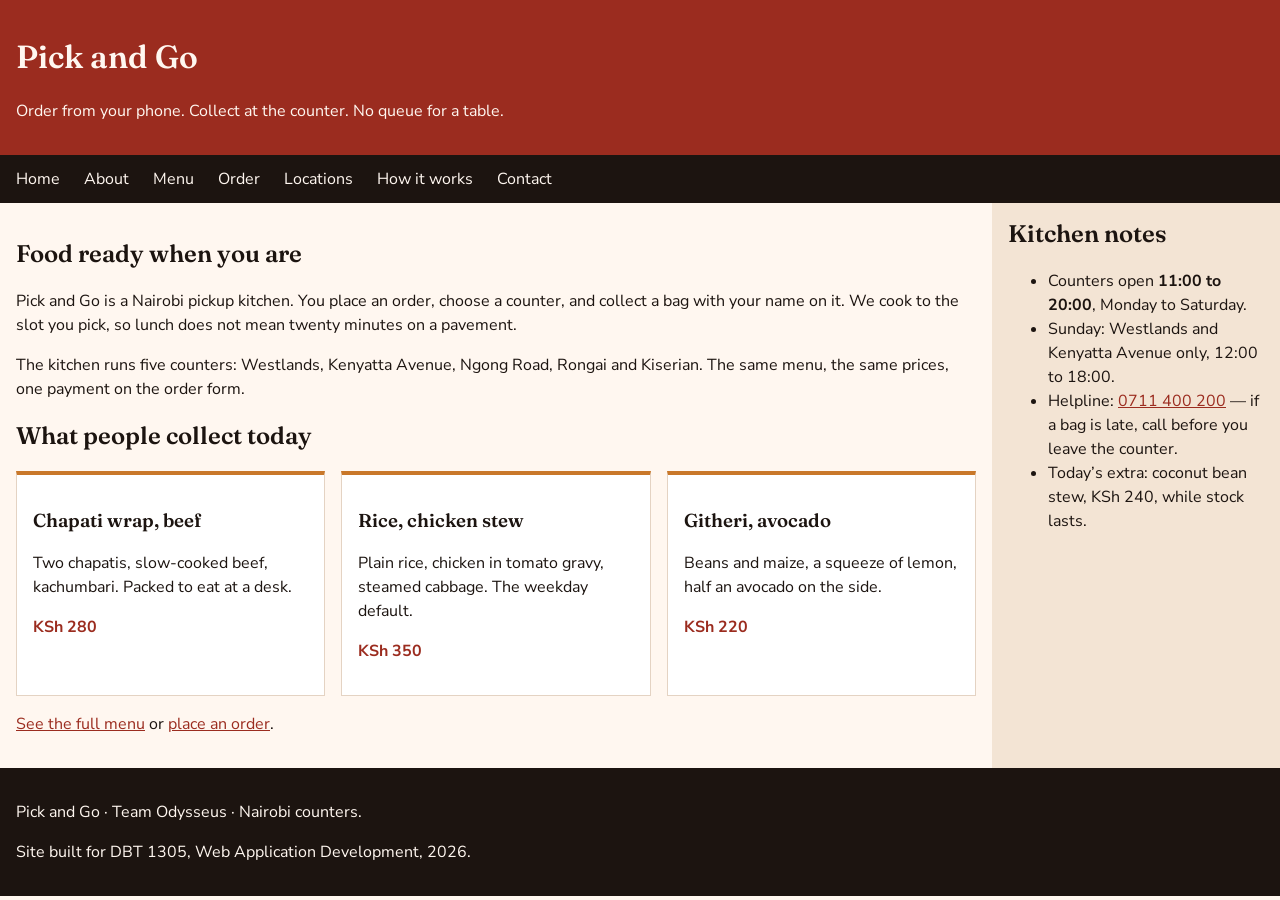
==== commit 28751736: "reverted files" ====
--- a/index.html
+++ b/index.html
@@ -3,293 +3,70 @@
 <head>
   <meta charset="utf-8">
   <meta name="viewport" content="width=device-width, initial-scale=1">
-  <meta name="theme-color" content="#6e1838">
-  <title>Pick &amp; Go — Strathmore University</title>
+  <title>Pick and Go — order food, collect it ready</title>
   <link rel="stylesheet" href="css/style.css">
 </head>
-<body class="prototype-page">
-  <header class="app-header">
-    <a class="brand" href="#home" aria-label="Pick and Go home">
-      <span class="brand-mark" aria-hidden="true">P<span>&amp;</span>G</span>
-      <span class="brand-copy"><strong>pick<span>&amp;</span>go</strong><small>STRATHMORE UNIVERSITY</small></span>
-    </a>
-    <nav class="app-nav" aria-label="Prototype screens">
-      <a class="active" href="#home">Discover</a>
-      <a href="#restaurant-menu">Menu</a>
-      <a href="#checkout">Checkout</a>
-      <a href="#order-progress">My order</a>
-      <a href="#kitchen-dashboard">Kitchen</a>
-    </nav>
-    <a class="header-cart" href="#checkout" aria-label="Shopping cart, 2 items">
-      <svg viewBox="0 0 24 24" aria-hidden="true"><path d="M3 4h2l2.2 11.1a2 2 0 0 0 2 1.6h8.5a2 2 0 0 0 1.9-1.4L21 8H6"/><circle cx="10" cy="20" r="1"/><circle cx="18" cy="20" r="1"/></svg>
-      <span>Cart</span><b>2</b>
-    </a>
+<body>
+  <header>
+    <h1>Pick and Go</h1>
+    <p>Order from your phone. Collect at the counter. No queue for a table.</p>
   </header>
 
-  <main class="prototype-main">
-    <section class="screen home-screen" id="home" aria-labelledby="home-title">
-      <div class="welcome-row">
-        <div>
-          <p class="eyebrow">MONDAY, 12:42 PM <span class="campus-dot"></span> STRATHMORE CAMPUS</p>
-          <h1 id="home-title">Hello, Alex <span aria-hidden="true">👋</span></h1>
-          <p class="lead">Hungry? Skip the lines.</p>
-        </div>
-        <a class="profile-button" href="#home" aria-label="Student profile">AM</a>
-      </div>
+  <nav>
+    <ul>
+      <li><a href="index.html">Home</a></li>
+      <li><a href="about.html">About</a></li>
+      <li><a href="menu.html">Menu</a></li>
+      <li><a href="order.html">Order</a></li>
+      <li><a href="locations.html">Locations</a></li>
+      <li><a href="how-it-works.html">How it works</a></li>
+      <li><a href="contact.html">Contact</a></li>
+    </ul>
+  </nav>
 
-      <form class="search-bar" role="search" action="#home">
-        <label class="sr-only" for="food-search">Search for food or coffee</label>
-        <svg viewBox="0 0 24 24" aria-hidden="true"><circle cx="11" cy="11" r="7"/><path d="m16 16 4 4"/></svg>
-        <input id="food-search" type="search" placeholder="Search for food or coffee...">
-        <kbd>⌘ K</kbd>
-      </form>
-
-      <div class="quick-filters" aria-label="Popular food categories">
-        <a href="#restaurant-menu">☕ <span>Coffee</span></a>
-        <a href="#restaurant-menu">🍟 <span>Fast Food</span></a>
-        <a href="#restaurant-menu">🍛 <span>Traditional Meals</span></a>
-        <a href="#restaurant-menu">🥤 <span>Drinks</span></a>
-      </div>
-
-      <div class="section-heading">
-        <div><p class="eyebrow">FIND YOUR NEXT BITE</p><h2>Explore campus</h2></div>
-        <a href="#restaurant-menu" class="text-link">View all spots <span aria-hidden="true">→</span></a>
-      </div>
-
-      <section class="floor-section" aria-labelledby="ground-floor-title">
-        <div class="floor-heading"><h3 id="ground-floor-title">Ground floor</h3><span>1 restaurant</span></div>
-        <a class="restaurant-card coffee-card" href="#restaurant-menu">
-          <span class="restaurant-image" role="img" aria-label="Freshly brewed coffee and coffee beans"></span>
-          <span class="restaurant-card-body">
-            <span class="restaurant-type">COFFEE · BAKERY</span>
-            <strong>SU Main Coffee Station</strong>
-            <span class="restaurant-meta">◷ &nbsp;Open until 6:00 PM <span>·</span> Ground Floor</span>
-            <span class="wait-status wait-ready"><i></i> 5 mins wait</span>
-          </span>
-          <span class="card-arrow" aria-hidden="true">↗</span>
-        </a>
-      </section>
-
-      <section class="floor-section" aria-labelledby="first-floor-title">
-        <div class="floor-heading"><h3 id="first-floor-title">First floor</h3><span>2 restaurants</span></div>
-        <div class="restaurant-grid">
-          <a class="restaurant-card food-card swahili-card" href="#restaurant-menu">
-            <span class="restaurant-image" role="img" aria-label="Colorful Swahili rice and traditional dishes"></span>
-            <span class="restaurant-card-body">
-              <span class="restaurant-type">SWAHILI · LOCAL FAVOURITE</span>
-              <strong>Stall A: Swahili Dishes</strong>
-              <span class="restaurant-meta">◷ &nbsp;Open until 4:00 PM <span>·</span> First Floor</span>
-              <span class="wait-status wait-busy"><i></i> 25 mins wait <b>High traffic</b></span>
-            </span>
-            <span class="card-arrow" aria-hidden="true">↗</span>
-          </a>
-          <a class="restaurant-card food-card burger-card" href="#restaurant-menu">
-            <span class="restaurant-image" role="img" aria-label="Burger and fries served fresh"></span>
-            <span class="restaurant-card-body">
-              <span class="restaurant-type">BURGERS · FAST FOOD</span>
-              <strong>Stall B: Burgers &amp; Fries</strong>
-              <span class="restaurant-meta">◷ &nbsp;Open until 5:00 PM <span>·</span> First Floor</span>
-              <span class="wait-status wait-moderate"><i></i> 12 mins wait</span>
-            </span>
-            <span class="card-arrow" aria-hidden="true">↗</span>
-          </a>
-        </div>
-      </section>
-
-      <section class="floor-section" aria-labelledby="top-floor-title">
-        <div class="floor-heading"><h3 id="top-floor-title">Top floor</h3><span>1 restaurant</span></div>
-        <a class="restaurant-card dining-card" href="#restaurant-menu">
-          <span class="restaurant-image" role="img" aria-label="A warm, bright dining hall"></span>
-          <span class="restaurant-card-body">
-            <span class="restaurant-type">ALL-DAY DINING</span>
-            <strong>The Grand Dining Hall</strong>
-            <span class="restaurant-meta">◷ &nbsp;Open until 7:00 PM <span>·</span> Top Floor</span>
-            <span class="wait-status wait-ready"><i></i> 8 mins wait</span>
-          </span>
-          <span class="card-arrow" aria-hidden="true">↗</span>
-        </a>
-      </section>
+  <main>
+    <section>
+      <h2>Food ready when you are</h2>
+      <p>Pick and Go is a Nairobi pickup kitchen. You place an order, choose a counter, and collect a bag with your name on it. We cook to the slot you pick, so lunch does not mean twenty minutes on a pavement.</p>
+      <p>The kitchen runs five counters: Westlands, Kenyatta Avenue, Ngong Road, Rongai and Kiserian. The same menu, the same prices, one payment on the order form.</p>
     </section>
 
-    <section class="screen menu-screen" id="restaurant-menu" aria-labelledby="menu-title">
-      <div class="screen-kicker"><span>SCREEN 02</span><span>RESTAURANT MENU</span></div>
-      <a class="back-link" href="#home">← &nbsp;Back to campus</a>
-      <div class="menu-hero">
-        <span class="menu-hero-image" role="img" aria-label="Coffee beans and a fresh latte"></span>
-        <span class="hero-tag">☕ &nbsp;CAMPUS COFFEE</span>
-      </div>
-      <div class="vendor-heading">
-        <div>
-          <p class="eyebrow">GROUND FLOOR · STUDENT CENTRE</p>
-          <h2 id="menu-title">SU Main Coffee Station</h2>
-          <p>Good coffee, made for your next big idea.</p>
-        </div>
-        <span class="open-label"><i></i> Open now <small>Until 6:00 PM</small></span>
-      </div>
-      <div class="menu-category-heading"><h3>Popular picks</h3><span>Made fresh to order</span></div>
-      <div class="menu-list">
-        <article class="menu-item">
-          <span class="menu-thumb latte-thumb" role="img" aria-label="Iced caramel latte"></span>
-          <span class="menu-item-copy"><strong>Iced Caramel Latte</strong><small>Espresso, silky milk, house caramel</small><b>KES 220</b></span>
-          <a class="add-button" href="#checkout">+ Add</a>
-        </article>
-        <article class="menu-item">
-          <span class="menu-thumb cappuccino-thumb" role="img" aria-label="Cappuccino with latte art"></span>
-          <span class="menu-item-copy"><strong>Classic Cappuccino</strong><small>Double espresso, steamed milk, cocoa</small><b>KES 180</b></span>
-          <a class="add-button" href="#checkout">+ Add</a>
-        </article>
-        <article class="menu-item">
-          <span class="menu-thumb pastry-thumb" role="img" aria-label="Freshly baked croissant"></span>
-          <span class="menu-item-copy"><strong>Butter Croissant</strong><small>Flaky, golden, baked this morning</small><b>KES 150</b></span>
-          <a class="add-button" href="#checkout">+ Add</a>
-        </article>
-        <article class="menu-item unavailable">
-          <span class="menu-thumb muffin-thumb" role="img" aria-label="Chocolate muffin"></span>
-          <span class="menu-item-copy"><strong>Chocolate Muffin</strong><small>Rich chocolate, soft centre</small><b>KES 130</b></span>
-          <span class="stock-label">Out of stock</span>
-        </article>
-      </div>
-      <a href="#checkout" class="menu-cart-link">View your order <span>2 items · KES 400 →</span></a>
-    </section>
-
-    <section class="screen checkout-screen" id="checkout" aria-labelledby="checkout-title">
-      <div class="screen-kicker"><span>SCREEN 03</span><span>YOUR CHECKOUT</span></div>
-      <div class="checkout-layout">
-        <div class="checkout-main">
-          <p class="eyebrow">ALMOST THERE</p>
-          <h2 id="checkout-title">Your order</h2>
-          <div class="summary-card">
-            <div class="summary-item"><span class="summary-product"><i class="summary-icon coffee-icon">☕</i><span><strong>Iced Caramel Latte</strong><small>SU Main Coffee Station · Qty 1</small></span></span><b>KES 220</b></div>
-            <div class="summary-item"><span class="summary-product"><i class="summary-icon pastry-icon">🥐</i><span><strong>Butter Croissant</strong><small>SU Main Coffee Station · Qty 1</small></span></span><b>KES 150</b></div>
-            <div class="subtotal-row"><span>Subtotal</span><strong>KES 370</strong></div>
-            <div class="subtotal-row"><span>Campus service fee</span><strong>KES 30</strong></div>
-            <div class="total-row"><span>Total</span><strong>KES 400</strong></div>
-          </div>
-
-          <fieldset class="checkout-fieldset">
-            <legend>How are you dining?</legend>
-            <div class="segmented-control">
-              <input type="radio" name="dining" id="takeaway" checked>
-              <label for="takeaway">🥡 &nbsp;Takeaway</label>
-              <input type="radio" name="dining" id="eat-in">
-              <label for="eat-in">🍽️ &nbsp;Eat-in</label>
-            </div>
-          </fieldset>
-
-          <fieldset class="checkout-fieldset slot-fieldset">
-            <legend>Choose a pickup time</legend>
-            <p class="field-help">15-minute slots · Pick a time that works for you</p>
-            <div class="slot-list">
-              <input type="radio" name="slot" id="slot-1245">
-              <label class="slot-option congested-slot" for="slot-1245"><strong>12:45 – 1:00 PM</strong><span>● Highly congested</span></label>
-              <input type="radio" name="slot" id="slot-100">
-              <label class="slot-option moderate-slot" for="slot-100"><strong>1:00 – 1:15 PM</strong><span>● Moderate traffic</span></label>
-              <input type="radio" name="slot" id="slot-115" checked>
-              <label class="slot-option recommended-slot" for="slot-115"><strong>1:15 – 1:30 PM</strong><span>● Recommended</span></label>
-            </div>
-          </fieldset>
-
-          <fieldset class="checkout-fieldset payment-fieldset">
-            <legend>Payment method</legend>
-            <label class="payment-option"><input type="radio" name="payment" checked><span class="mpesa-mark">M</span><span><strong>Simulated M-Pesa STK Push</strong><small>Prompt sent to your phone</small></span><b class="radio-indicator"></b></label>
-            <label class="payment-option"><input type="radio" name="payment"><span class="student-mark">SU</span><span><strong>SU Student ID Balance</strong><small>Available balance: KES 2,450</small></span><b class="radio-indicator"></b></label>
-          </fieldset>
-        </div>
-        <aside class="checkout-aside">
-          <div class="aside-note"><span>✦</span><strong>Beat the rush</strong><p>Pickup times after 1:15 PM are quieter right now. Thanks for helping everyone get their lunch a little faster.</p></div>
-          <div class="secure-note">🔒 &nbsp;Secure campus checkout</div>
-        </aside>
-      </div>
-      <a class="place-order-button" href="#order-progress">Place Order &amp; Pay KES 400 <span aria-hidden="true">→</span></a>
-    </section>
-
-    <section class="screen progress-screen" id="order-progress" aria-labelledby="progress-title">
-      <div class="screen-kicker"><span>SCREEN 04</span><span>LIVE ORDER STATUS</span></div>
-      <div class="confirmation-card">
-        <span class="success-check" aria-hidden="true">✓</span>
-        <p class="eyebrow">YOU'RE ALL SET</p>
-        <h2 id="progress-title">Order confirmed!</h2>
-        <p>Your order is with the kitchen. We'll let you know when it's ready.</p>
-      </div>
-      <div class="progress-content">
-        <div class="progress-heading"><div><p class="eyebrow">SU MAIN COFFEE STATION</p><h3>On its way</h3></div><span class="preparing-pill"><i></i> Preparing</span></div>
-        <ol class="order-steps">
-          <li class="step-done"><span class="step-icon">✓</span><strong>Received</strong><small>12:42 PM</small></li>
-          <li class="step-current"><span class="step-icon">▶</span><strong>Preparing</strong><small>In the kitchen</small></li>
-          <li><span class="step-icon"></span><strong>Ready for pickup</strong><small>We'll notify you</small></li>
-          <li><span class="step-icon"></span><strong>Picked up</strong><small>Enjoy!</small></li>
-        </ol>
-        <div class="token-card">
-          <p class="eyebrow">YOUR COLLECTION TOKEN</p>
-          <strong class="token-number">#042A</strong>
-          <div class="qr-code" role="img" aria-label="Decorative QR code placeholder">
-            <span class="qr-finder qr-top-left"></span><span class="qr-finder qr-top-right"></span><span class="qr-finder qr-bottom-left"></span>
-          </div>
-          <small>Show this code at the pickup counter</small>
-        </div>
-        <div class="countdown-card"><span class="clock-icon" aria-hidden="true">◷</span><span><small>ESTIMATED PICKUP</small><strong>Your food will be ready in approximately <b>9 minutes.</b></strong></span></div>
-      </div>
-    </section>
-
-    <section class="screen kitchen-screen" id="kitchen-dashboard" aria-labelledby="kitchen-title">
-      <div class="screen-kicker"><span>SCREEN 05</span><span>VENDOR VIEW · DESKTOP</span></div>
-      <div class="kitchen-heading">
-        <div><p class="eyebrow">SU MAIN COFFEE STATION</p><h2 id="kitchen-title">Kitchen dashboard</h2></div>
-        <span class="kitchen-open"><i></i> Kitchen is open</span>
-      </div>
-      <div class="kitchen-summary">
-        <span>Today's orders <strong>28</strong></span><span>In kitchen <strong>4</strong></span><span>Ready to collect <strong>2</strong></span>
-        <span class="live-label"><i></i> LIVE QUEUE</span>
-      </div>
-      <div class="kitchen-columns">
-        <section class="kitchen-column" aria-labelledby="incoming-title">
-          <div class="column-heading"><h3 id="incoming-title">New orders</h3><span class="count-badge">2</span></div>
-          <article class="kitchen-order incoming-order">
-            <div class="order-card-top"><strong>Token #042</strong><time>12:42 PM</time></div>
-            <span class="order-student">Alex M. · Takeaway</span>
-            <ul><li>1 × Iced Caramel Latte</li><li>1 × Butter Croissant</li></ul>
-            <span class="order-total">KES 400 <small>· M-Pesa</small></span>
-            <a class="kitchen-action accept-action" href="#kitchen-dashboard">👨‍🍳 &nbsp;Accept &amp; Start Cooking</a>
-          </article>
-          <article class="kitchen-order">
-            <div class="order-card-top"><strong>Token #043</strong><time>12:44 PM</time></div>
-            <span class="order-student">Miriam K. · Eat-in</span>
-            <ul><li>1 × Classic Cappuccino</li><li>1 × Butter Croissant</li></ul>
-            <span class="order-total">KES 360 <small>· Student ID</small></span>
-            <a class="kitchen-action accept-action" href="#kitchen-dashboard">👨‍🍳 &nbsp;Accept &amp; Start Cooking</a>
-          </article>
-        </section>
-
-        <section class="kitchen-column active-column" aria-labelledby="active-title">
-          <div class="column-heading"><h3 id="active-title">Preparing</h3><span class="count-badge active-count">4</span></div>
-          <article class="kitchen-order">
-            <div class="order-card-top"><strong>Token #039</strong><time>12:35 PM</time></div>
-            <span class="order-student">James O. · Takeaway</span>
-            <ul><li>2 × Iced Caramel Latte</li><li>1 × Chocolate Muffin</li></ul>
-            <span class="cooking-status">◷ &nbsp;Cooking · 4 min</span>
-            <a class="kitchen-action ready-action" href="#order-progress">📦 &nbsp;Mark as Ready for Pickup</a>
-          </article>
-          <article class="kitchen-order compact-order">
-            <div class="order-card-top"><strong>Token #040</strong><time>12:38 PM</time></div>
-            <span class="order-student">Amina W. · Takeaway</span>
-            <ul><li>1 × Classic Cappuccino</li></ul>
-            <a class="kitchen-action ready-action" href="#order-progress">📦 &nbsp;Mark as Ready for Pickup</a>
-          </article>
-        </section>
-
-        <section class="kitchen-column completed-column" aria-labelledby="completed-title">
-          <div class="column-heading"><h3 id="completed-title">Completed</h3><span class="count-badge done-count">2</span></div>
-          <article class="completed-order"><span class="done-icon">✓</span><span><strong>Token #037</strong><small>Sarah N. · Picked up 12:40</small></span></article>
-          <article class="completed-order"><span class="done-icon">✓</span><span><strong>Token #038</strong><small>Peter K. · Picked up 12:41</small></span></article>
-          <a class="archive-link" href="#kitchen-dashboard">View order archive →</a>
-        </section>
-      </div>
-      <p class="prototype-note">Static UI prototype · Buttons and live kitchen updates are visual demonstrations.</p>
+    <section>
+      <h2>What people collect today</h2>
+      <ul class="card-row">
+        <li>
+          <h3>Chapati wrap, beef</h3>
+          <p>Two chapatis, slow-cooked beef, kachumbari. Packed to eat at a desk.</p>
+          <p class="price">KSh 280</p>
+        </li>
+        <li>
+          <h3>Rice, chicken stew</h3>
+          <p>Plain rice, chicken in tomato gravy, steamed cabbage. The weekday default.</p>
+          <p class="price">KSh 350</p>
+        </li>
+        <li>
+          <h3>Githeri, avocado</h3>
+          <p>Beans and maize, a squeeze of lemon, half an avocado on the side.</p>
+          <p class="price">KSh 220</p>
+        </li>
+      </ul>
+      <p><a href="menu.html">See the full menu</a> or <a href="order.html">place an order</a>.</p>
     </section>
   </main>
 
-  <footer class="prototype-footer">
-    <span>pick<span>&amp;</span>go</span><span>Made for Strathmore University · Campus dining, minus the queues.</span>
+  <aside>
+    <h2>Kitchen notes</h2>
+    <ul>
+      <li>Counters open <strong>11:00 to 20:00</strong>, Monday to Saturday.</li>
+      <li>Sunday: Westlands and Kenyatta Avenue only, 12:00 to 18:00.</li>
+      <li>Helpline: <a href="tel:+254711400200">0711 400 200</a> — if a bag is late, call before you leave the counter.</li>
+      <li>Today’s extra: coconut bean stew, KSh 240, while stock lasts.</li>
+    </ul>
+  </aside>
+
+  <footer>
+    <p>Pick and Go · Team Odysseus · Nairobi counters.</p>
+    <p>Site built for DBT 1305, Web Application Development, 2026.</p>
   </footer>
 </body>
 </html>
--- a/css/style.css
+++ b/css/style.css
@@ -406,1750 +406,3 @@
     grid-template-columns: minmax(0, 1fr);
   }
 }
-
-/* --- Pick & Go campus ordering prototype --- */
-
-.prototype-page {
-  --campus-maroon: #701a3b;
-  --campus-maroon-dark: #50102a;
-  --campus-gold: #d3a64a;
-  --campus-navy: #142a45;
-  --campus-ink: #222631;
-  --campus-muted: #777d89;
-  --campus-line: #e9e9ed;
-  --campus-green: #18875b;
-  --campus-ground: #f7f7f9;
-  display: block;
-  background: var(--campus-ground);
-  color: var(--campus-ink);
-  font-family: Inter, "Nunito Sans", Arial, sans-serif;
-}
-
-.prototype-page h1,
-.prototype-page h2,
-.prototype-page h3 {
-  color: var(--campus-ink);
-  font-family: Inter, "Nunito Sans", Arial, sans-serif;
-}
-
-.prototype-page .app-header {
-  position: sticky;
-  z-index: 20;
-  top: 0;
-  display: flex;
-  min-height: 76px;
-  align-items: center;
-  justify-content: space-between;
-  gap: 1.5rem;
-  padding: 0.75rem max(5vw, calc((100vw - 1200px) / 2));
-  background: #fff;
-  border-bottom: 1px solid var(--campus-line);
-  box-shadow: 0 3px 14px rgba(28, 29, 39, 0.035);
-  color: var(--campus-ink);
-}
-
-.prototype-page .brand {
-  display: flex;
-  flex: 0 0 auto;
-  align-items: center;
-  gap: 0.65rem;
-  color: var(--campus-ink);
-  text-decoration: none;
-}
-
-.brand-mark {
-  display: grid;
-  width: 42px;
-  height: 42px;
-  place-content: center;
-  border-radius: 12px;
-  background: var(--campus-maroon);
-  color: #fff;
-  font-size: 1rem;
-  font-weight: 800;
-  letter-spacing: -0.07em;
-}
-
-.brand-mark span,
-.brand-copy strong span,
-.prototype-footer > span:first-child span {
-  color: var(--campus-gold);
-}
-
-.brand-copy {
-  display: grid;
-  line-height: 1.1;
-}
-
-.brand-copy strong {
-  font-size: 1.1rem;
-  letter-spacing: -0.05em;
-}
-
-.brand-copy small {
-  margin-top: 0.3rem;
-  color: #767b86;
-  font-size: 0.57rem;
-  font-weight: 800;
-  letter-spacing: 0.11em;
-}
-
-.prototype-page .app-nav {
-  display: flex;
-  align-self: stretch;
-  align-items: center;
-  gap: clamp(0.7rem, 2.5vw, 2rem);
-  background: transparent;
-}
-
-.prototype-page .app-nav a {
-  display: flex;
-  height: 100%;
-  align-items: center;
-  border-bottom: 2px solid transparent;
-  color: #656b76;
-  font-size: 0.83rem;
-  font-weight: 650;
-  text-decoration: none;
-}
-
-.prototype-page .app-nav a:hover,
-.prototype-page .app-nav a:focus,
-.prototype-page .app-nav a.active {
-  border-bottom-color: var(--campus-maroon);
-  color: var(--campus-maroon);
-  text-decoration: none;
-}
-
-.prototype-page .header-cart {
-  position: relative;
-  display: flex;
-  flex: 0 0 auto;
-  align-items: center;
-  gap: 0.45rem;
-  color: var(--campus-ink);
-  font-size: 0.83rem;
-  font-weight: 700;
-  text-decoration: none;
-}
-
-.header-cart svg,
-.search-bar svg {
-  width: 21px;
-  height: 21px;
-  fill: none;
-  stroke: currentColor;
-  stroke-linecap: round;
-  stroke-linejoin: round;
-  stroke-width: 1.7;
-}
-
-.header-cart b {
-  position: absolute;
-  top: -8px;
-  left: 13px;
-  display: grid;
-  width: 17px;
-  height: 17px;
-  place-content: center;
-  border: 2px solid #fff;
-  border-radius: 50%;
-  background: #d94b55;
-  color: #fff;
-  font-size: 0.61rem;
-}
-
-.prototype-page .prototype-main {
-  width: min(100% - 40px, 1020px);
-  min-width: 0;
-  margin: 0 auto;
-  padding: 2.8rem 0 5rem;
-}
-
-.prototype-page .screen {
-  scroll-margin-top: 94px;
-}
-
-.home-screen {
-  max-width: 860px;
-  margin: 0 auto;
-}
-
-.welcome-row {
-  display: flex;
-  align-items: center;
-  justify-content: space-between;
-  margin-bottom: 1.65rem;
-}
-
-.prototype-page .eyebrow {
-  margin: 0 0 0.45rem;
-  color: #8a5367;
-  font-size: 0.67rem;
-  font-weight: 800;
-  letter-spacing: 0.11em;
-}
-
-.campus-dot,
-.open-label i,
-.kitchen-open i,
-.live-label i,
-.preparing-pill i {
-  display: inline-block;
-  width: 7px;
-  height: 7px;
-  margin-left: 0.4rem;
-  border-radius: 50%;
-  background: var(--campus-green);
-  vertical-align: 1px;
-}
-
-.prototype-page .welcome-row h1 {
-  margin: 0;
-  font-size: clamp(1.7rem, 4vw, 2.15rem);
-  font-weight: 750;
-  letter-spacing: -0.055em;
-}
-
-.welcome-row .lead {
-  margin: 0.3rem 0 0;
-  color: var(--campus-muted);
-  font-size: 0.96rem;
-}
-
-.profile-button {
-  display: grid;
-  width: 44px;
-  height: 44px;
-  place-content: center;
-  border: 1px solid #e8dfd7;
-  border-radius: 50%;
-  background: #f5eee7;
-  color: var(--campus-maroon);
-  font-size: 0.8rem;
-  font-weight: 800;
-  text-decoration: none;
-}
-
-.search-bar {
-  display: flex;
-  height: 52px;
-  align-items: center;
-  gap: 0.75rem;
-  padding: 0 1rem;
-  border: 1px solid #e6e6ea;
-  border-radius: 10px;
-  background: #fff;
-  box-shadow: 0 4px 14px rgba(24, 32, 45, 0.035);
-  color: #818692;
-}
-
-.search-bar input {
-  width: 100%;
-  max-width: none;
-  padding: 0;
-  border: 0;
-  outline: 0;
-  background: transparent;
-  color: var(--campus-ink);
-  font: inherit;
-  font-size: 0.88rem;
-}
-
-.search-bar input::placeholder {
-  color: #9296a0;
-}
-
-.search-bar kbd {
-  flex: 0 0 auto;
-  padding: 0.15rem 0.4rem;
-  border: 1px solid #e8e8ec;
-  border-radius: 5px;
-  color: #8a8e98;
-  font: 0.66rem Inter, "Nunito Sans", Arial, sans-serif;
-}
-
-.quick-filters {
-  display: flex;
-  flex-wrap: wrap;
-  gap: 0.55rem;
-  margin: 1rem 0 2.5rem;
-}
-
-.quick-filters a {
-  display: inline-flex;
-  align-items: center;
-  gap: 0.4rem;
-  padding: 0.55rem 0.9rem;
-  border: 1px solid #e7e7ea;
-  border-radius: 99px;
-  background: #fff;
-  color: #434854;
-  font-size: 0.77rem;
-  font-weight: 650;
-  text-decoration: none;
-  transition: border-color 150ms ease, background 150ms ease;
-}
-
-.quick-filters a:hover,
-.quick-filters a:focus {
-  border-color: #c9a5b4;
-  background: #fbf5f8;
-}
-
-.section-heading,
-.floor-heading,
-.menu-category-heading,
-.progress-heading,
-.kitchen-heading,
-.column-heading {
-  display: flex;
-  align-items: end;
-  justify-content: space-between;
-  gap: 1rem;
-}
-
-.section-heading {
-  margin-bottom: 1.25rem;
-}
-
-.section-heading h2 {
-  margin: 0;
-  font-size: 1.45rem;
-  letter-spacing: -0.04em;
-}
-
-.prototype-page .text-link {
-  color: var(--campus-maroon);
-  font-size: 0.8rem;
-  font-weight: 700;
-  text-decoration: none;
-}
-
-.text-link span {
-  margin-left: 0.2rem;
-}
-
-.floor-section {
-  margin: 1.65rem 0 0;
-}
-
-.floor-heading {
-  margin-bottom: 0.75rem;
-}
-
-.floor-heading h3 {
-  margin: 0;
-  font-size: 1rem;
-  letter-spacing: -0.02em;
-}
-
-.floor-heading > span {
-  color: #888d97;
-  font-size: 0.72rem;
-}
-
-.restaurant-grid {
-  display: grid;
-  grid-template-columns: repeat(2, minmax(0, 1fr));
-  gap: 1rem;
-}
-
-.restaurant-card {
-  position: relative;
-  display: flex;
-  min-height: 150px;
-  overflow: hidden;
-  border: 1px solid #e9e7e8;
-  border-radius: 12px;
-  background: #fff;
-  color: inherit;
-  text-decoration: none;
-  transition: box-shadow 160ms ease, transform 160ms ease;
-}
-
-.restaurant-card:hover,
-.restaurant-card:focus {
-  transform: translateY(-2px);
-  box-shadow: 0 9px 22px rgba(39, 31, 35, 0.1);
-}
-
-.restaurant-image {
-  flex: 0 0 34%;
-  min-height: 150px;
-  background-color: #ddd4c9;
-  background-position: center;
-  background-size: cover;
-}
-
-.coffee-card .restaurant-image {
-  background-image: url("https://images.unsplash.com/photo-1442512595331-e89e73853f31?auto=format&fit=crop&w=650&q=80");
-}
-
-.swahili-card .restaurant-image {
-  background-image: url("https://images.unsplash.com/photo-1514326640560-7d063ef2aed5?auto=format&fit=crop&w=650&q=80");
-}
-
-.burger-card .restaurant-image {
-  background-image: url("https://images.unsplash.com/photo-1568901346375-23c9450c58cd?auto=format&fit=crop&w=650&q=80");
-}
-
-.dining-card .restaurant-image {
-  background-image: url("https://images.unsplash.com/photo-1559339352-11d035aa65de?auto=format&fit=crop&w=650&q=80");
-}
-
-.restaurant-card-body {
-  display: flex;
-  min-width: 0;
-  flex: 1;
-  flex-direction: column;
-  align-items: flex-start;
-  justify-content: center;
-  padding: 0.9rem 2.4rem 0.9rem 1rem;
-}
-
-.restaurant-type {
-  margin-bottom: 0.42rem;
-  color: #946778;
-  font-size: 0.6rem;
-  font-weight: 800;
-  letter-spacing: 0.09em;
-}
-
-.restaurant-card-body > strong {
-  font-size: 0.96rem;
-  letter-spacing: -0.025em;
-}
-
-.restaurant-meta {
-  margin-top: 0.45rem;
-  color: #7f838c;
-  font-size: 0.69rem;
-}
-
-.restaurant-meta > span {
-  margin: 0 0.25rem;
-}
-
-.wait-status {
-  display: inline-flex;
-  align-items: center;
-  gap: 0.4rem;
-  margin-top: 0.65rem;
-  color: #444954;
-  font-size: 0.69rem;
-  font-weight: 700;
-}
-
-.wait-status i {
-  width: 7px;
-  height: 7px;
-  border-radius: 50%;
-  background: #21a471;
-}
-
-.wait-busy i {
-  background: #dc5558;
-}
-
-.wait-moderate i {
-  background: #e0a32e;
-}
-
-.wait-busy b {
-  padding: 0.13rem 0.35rem;
-  border-radius: 4px;
-  background: #fff0ef;
-  color: #b63f42;
-  font-size: 0.58rem;
-}
-
-.card-arrow {
-  position: absolute;
-  top: 0.75rem;
-  right: 0.8rem;
-  color: #9a9da5;
-  font-size: 1rem;
-}
-
-.screen-kicker {
-  display: flex;
-  gap: 0.65rem;
-  margin: 0 0 1.35rem;
-  color: #787d89;
-  font-size: 0.64rem;
-  font-weight: 800;
-  letter-spacing: 0.1em;
-}
-
-.screen-kicker span:first-child {
-  color: var(--campus-maroon);
-}
-
-.menu-screen,
-.checkout-screen,
-.progress-screen,
-.kitchen-screen {
-  margin: 5.5rem auto 0;
-  padding: 2rem;
-  border: 1px solid #e9e8ec;
-  border-radius: 16px;
-  background: #fff;
-  box-shadow: 0 8px 32px rgba(24, 32, 45, 0.035);
-}
-
-.menu-screen {
-  max-width: 860px;
-}
-
-.prototype-page .back-link {
-  display: inline-block;
-  margin-bottom: 0.9rem;
-  color: var(--campus-maroon);
-  font-size: 0.78rem;
-  font-weight: 700;
-  text-decoration: none;
-}
-
-.menu-hero {
-  position: relative;
-  height: 205px;
-  overflow: hidden;
-  border-radius: 11px;
-  background: #36251a;
-}
-
-.menu-hero-image {
-  position: absolute;
-  inset: 0;
-  background: linear-gradient(90deg, rgba(20, 13, 14, 0.26), transparent 70%), url("https://images.unsplash.com/photo-1495474472287-4d71bcdd2085?auto=format&fit=crop&w=1400&q=85") center 48% / cover;
-}
-
-.hero-tag {
-  position: absolute;
-  bottom: 1rem;
-  left: 1rem;
-  padding: 0.45rem 0.7rem;
-  border: 1px solid rgba(255, 255, 255, 0.42);
-  border-radius: 5px;
-  background: rgba(31, 24, 21, 0.62);
-  color: #fff;
-  font-size: 0.66rem;
-  font-weight: 750;
-  letter-spacing: 0.06em;
-}
-
-.vendor-heading {
-  display: flex;
-  align-items: center;
-  justify-content: space-between;
-  gap: 1rem;
-  padding: 1.35rem 0 1.2rem;
-  border-bottom: 1px solid var(--campus-line);
-}
-
-.prototype-page .vendor-heading h2,
-.prototype-page .checkout-main h2,
-.prototype-page .kitchen-heading h2 {
-  margin: 0;
-  font-size: 1.5rem;
-  letter-spacing: -0.045em;
-}
-
-.vendor-heading > div > p:last-child {
-  margin: 0.35rem 0 0;
-  color: var(--campus-muted);
-  font-size: 0.82rem;
-}
-
-.open-label {
-  display: grid;
-  justify-items: end;
-  color: var(--campus-green);
-  font-size: 0.75rem;
-  font-weight: 750;
-}
-
-.open-label i {
-  width: 8px;
-  height: 8px;
-  margin: 0 0.3rem 0 0;
-}
-
-.open-label small {
-  margin-top: 0.25rem;
-  color: var(--campus-muted);
-  font-size: 0.68rem;
-  font-weight: 500;
-}
-
-.menu-category-heading {
-  align-items: baseline;
-  margin: 1.1rem 0 0.5rem;
-}
-
-.menu-category-heading h3 {
-  margin: 0;
-  font-size: 1rem;
-}
-
-.menu-category-heading > span {
-  color: var(--campus-muted);
-  font-size: 0.7rem;
-}
-
-.menu-item {
-  display: flex;
-  align-items: center;
-  gap: 0.9rem;
-  padding: 0.8rem 0;
-  border-bottom: 1px solid #efeff1;
-}
-
-.menu-thumb {
-  flex: 0 0 62px;
-  width: 62px;
-  height: 62px;
-  border-radius: 9px;
-  background-color: #e9e0d7;
-  background-position: center;
-  background-size: cover;
-}
-
-.latte-thumb {
-  background-image: url("https://images.unsplash.com/photo-1461023058943-07fcbe16d735?auto=format&fit=crop&w=180&q=75");
-}
-
-.cappuccino-thumb {
-  background-image: url("https://images.unsplash.com/photo-1572442388796-11668a67e53d?auto=format&fit=crop&w=180&q=75");
-}
-
-.pastry-thumb {
-  background-image: url("https://images.unsplash.com/photo-1555507036-ab1f4038808a?auto=format&fit=crop&w=180&q=75");
-}
-
-.muffin-thumb {
-  background-image: url("https://images.unsplash.com/photo-1607958996333-41aef7caefaa?auto=format&fit=crop&w=180&q=75");
-}
-
-.menu-item-copy {
-  display: grid;
-  min-width: 0;
-  flex: 1;
-  gap: 0.17rem;
-}
-
-.menu-item-copy strong {
-  font-size: 0.84rem;
-}
-
-.menu-item-copy small {
-  overflow: hidden;
-  color: var(--campus-muted);
-  font-size: 0.69rem;
-  text-overflow: ellipsis;
-  white-space: nowrap;
-}
-
-.menu-item-copy b {
-  margin-top: 0.12rem;
-  color: var(--campus-maroon);
-  font-size: 0.75rem;
-}
-
-.prototype-page .add-button {
-  min-width: 67px;
-  padding: 0.46rem 0.75rem;
-  border: 1px solid #bee1d0;
-  border-radius: 7px;
-  background: #eff8f3;
-  color: #18764d;
-  font-size: 0.74rem;
-  font-weight: 750;
-  text-align: center;
-  text-decoration: none;
-}
-
-.prototype-page .add-button:hover,
-.prototype-page .add-button:focus {
-  background: #dff1e7;
-}
-
-.unavailable {
-  opacity: 0.56;
-}
-
-.stock-label {
-  color: #777d87;
-  font-size: 0.7rem;
-  font-weight: 700;
-}
-
-.menu-cart-link {
-  display: flex;
-  justify-content: space-between;
-  margin-top: 1rem;
-  padding: 0.9rem 1rem;
-  border-radius: 8px;
-  background: #f6f1f3;
-  color: var(--campus-maroon);
-  font-size: 0.78rem;
-  font-weight: 700;
-  text-decoration: none;
-}
-
-.menu-cart-link span {
-  color: #52515a;
-}
-
-.checkout-screen {
-  position: relative;
-  max-width: 860px;
-  padding-bottom: 5.5rem;
-}
-
-.checkout-layout {
-  display: grid;
-  grid-template-columns: minmax(0, 1fr) 230px;
-  gap: 2rem;
-}
-
-.checkout-main > .eyebrow {
-  margin-bottom: 0.35rem;
-}
-
-.summary-card {
-  margin: 1.2rem 0 1.4rem;
-  padding: 0 1rem;
-  border: 1px solid #e9e8ec;
-  border-radius: 10px;
-}
-
-.summary-item {
-  display: flex;
-  align-items: center;
-  justify-content: space-between;
-  gap: 1rem;
-  padding: 0.85rem 0;
-  border-bottom: 1px solid #efeff1;
-}
-
-.summary-product {
-  display: flex;
-  align-items: center;
-  gap: 0.65rem;
-}
-
-.summary-icon {
-  display: grid;
-  width: 35px;
-  height: 35px;
-  place-content: center;
-  border-radius: 8px;
-  background: #f5ede7;
-  font-style: normal;
-}
-
-.pastry-icon {
-  background: #faf3e6;
-}
-
-.summary-product > span {
-  display: grid;
-  gap: 0.2rem;
-}
-
-.summary-product strong,
-.summary-item > b {
-  font-size: 0.77rem;
-}
-
-.summary-product small {
-  color: var(--campus-muted);
-  font-size: 0.65rem;
-}
-
-.subtotal-row,
-.total-row {
-  display: flex;
-  justify-content: space-between;
-  padding: 0.4rem 0;
-  color: #656a75;
-  font-size: 0.74rem;
-}
-
-.subtotal-row:first-of-type {
-  padding-top: 0.75rem;
-}
-
-.subtotal-row strong {
-  color: var(--campus-ink);
-  font-size: 0.73rem;
-}
-
-.total-row {
-  margin-top: 0.25rem;
-  padding: 0.75rem 0 0.85rem;
-  border-top: 1px solid #e9e8ec;
-  color: var(--campus-ink);
-  font-size: 0.84rem;
-  font-weight: 750;
-}
-
-.total-row strong {
-  color: var(--campus-maroon);
-  font-size: 0.9rem;
-}
-
-.prototype-page .checkout-fieldset {
-  min-width: 0;
-  margin: 1.2rem 0 0;
-  padding: 0;
-  border: 0;
-}
-
-.checkout-fieldset legend {
-  margin-bottom: 0.65rem;
-  font-size: 0.82rem;
-  font-weight: 750;
-}
-
-.segmented-control {
-  display: grid;
-  grid-template-columns: 1fr 1fr;
-  padding: 4px;
-  border-radius: 8px;
-  background: #f2f2f5;
-}
-
-.segmented-control input,
-.slot-list input,
-.payment-option input {
-  position: absolute;
-  width: 1px;
-  height: 1px;
-  opacity: 0;
-}
-
-.segmented-control label {
-  padding: 0.63rem 0.5rem;
-  border-radius: 6px;
-  color: #666b76;
-  cursor: pointer;
-  font-size: 0.75rem;
-  font-weight: 650;
-  text-align: center;
-}
-
-.segmented-control input:checked + label {
-  background: #fff;
-  box-shadow: 0 1px 5px rgba(25, 30, 43, 0.1);
-  color: var(--campus-maroon);
-}
-
-.segmented-control input:focus-visible + label,
-.slot-list input:focus-visible + label,
-.payment-option input:focus-visible + span + span + .radio-indicator {
-  outline: 2px solid #ad6d85;
-  outline-offset: 2px;
-}
-
-.field-help {
-  margin: -0.35rem 0 0.75rem;
-  color: var(--campus-muted);
-  font-size: 0.68rem;
-}
-
-.slot-list {
-  display: grid;
-  gap: 0.5rem;
-}
-
-.slot-option {
-  display: flex;
-  align-items: center;
-  justify-content: space-between;
-  gap: 0.7rem;
-  padding: 0.65rem 0.75rem;
-  border: 1px solid #e8e8ec;
-  border-radius: 7px;
-  cursor: pointer;
-}
-
-.slot-option strong {
-  font-size: 0.72rem;
-}
-
-.slot-option span {
-  font-size: 0.64rem;
-  font-weight: 700;
-}
-
-.congested-slot span {
-  color: #be484a;
-}
-
-.moderate-slot span {
-  color: #a87312;
-}
-
-.recommended-slot span {
-  color: #178052;
-}
-
-.slot-list input:checked + label {
-  border-color: #8e3c5a;
-  background: #fbf7f9;
-  box-shadow: 0 0 0 1px #8e3c5a;
-}
-
-.payment-option {
-  position: relative;
-  display: flex;
-  align-items: center;
-  gap: 0.7rem;
-  margin-top: 0.5rem;
-  padding: 0.65rem;
-  border: 1px solid #e7e7eb;
-  border-radius: 8px;
-  cursor: pointer;
-}
-
-.payment-option:has(input:checked) {
-  border-color: #b997a4;
-  background: #fdfafb;
-}
-
-.mpesa-mark,
-.student-mark {
-  display: grid;
-  width: 33px;
-  height: 33px;
-  flex: 0 0 33px;
-  place-content: center;
-  border-radius: 7px;
-  background: #eaf5ee;
-  color: #218352;
-  font-size: 0.75rem;
-  font-weight: 850;
-}
-
-.student-mark {
-  background: #edf1f8;
-  color: var(--campus-navy);
-  font-size: 0.62rem;
-}
-
-.payment-option > span:nth-of-type(2) {
-  display: grid;
-  gap: 0.15rem;
-}
-
-.payment-option strong {
-  font-size: 0.7rem;
-}
-
-.payment-option small {
-  color: var(--campus-muted);
-  font-size: 0.63rem;
-}
-
-.radio-indicator {
-  width: 15px;
-  height: 15px;
-  margin-left: auto;
-  border: 1px solid #c5c6cc;
-  border-radius: 50%;
-}
-
-.payment-option input:checked ~ .radio-indicator {
-  border: 4px solid var(--campus-maroon);
-}
-
-.checkout-aside {
-  align-self: start;
-  margin-top: 3.2rem;
-  padding: 1rem;
-  border: 1px solid #efe4c9;
-  border-radius: 9px;
-  background: #fffcf5;
-}
-
-.aside-note > span {
-  color: #c79431;
-  font-size: 1.1rem;
-}
-
-.aside-note strong {
-  display: block;
-  margin-top: 0.3rem;
-  font-size: 0.79rem;
-}
-
-.aside-note p {
-  margin: 0.4rem 0 0;
-  color: #6e6b63;
-  font-size: 0.7rem;
-  line-height: 1.55;
-}
-
-.secure-note {
-  margin-top: 1rem;
-  padding-top: 0.75rem;
-  border-top: 1px solid #eee8dd;
-  color: #77766f;
-  font-size: 0.65rem;
-}
-
-.prototype-page .place-order-button {
-  position: sticky;
-  bottom: 12px;
-  display: flex;
-  min-height: 48px;
-  align-items: center;
-  justify-content: space-between;
-  margin-top: 1.5rem;
-  padding: 0.85rem 1.1rem;
-  border-radius: 8px;
-  background: var(--campus-maroon);
-  box-shadow: 0 7px 18px rgba(84, 16, 43, 0.2);
-  color: #fff;
-  font-size: 0.8rem;
-  font-weight: 750;
-  text-decoration: none;
-}
-
-.place-order-button:hover,
-.place-order-button:focus {
-  background: var(--campus-maroon-dark);
-}
-
-.progress-screen {
-  max-width: 760px;
-}
-
-.confirmation-card {
-  padding: 1.4rem 1rem 1.25rem;
-  border: 1px solid #d5ecdf;
-  border-radius: 11px;
-  background: linear-gradient(115deg, #f1faf5, #fbfdfb);
-  text-align: center;
-}
-
-.success-check {
-  display: grid;
-  width: 45px;
-  height: 45px;
-  margin: 0 auto 0.75rem;
-  place-content: center;
-  border-radius: 50%;
-  background: #dff3e7;
-  color: #18865a;
-  font-size: 1.4rem;
-  font-weight: 800;
-  animation: check-pop 450ms ease-out both;
-}
-
-@keyframes check-pop {
-  from { transform: scale(0.65); opacity: 0; }
-  to { transform: scale(1); opacity: 1; }
-}
-
-.confirmation-card .eyebrow {
-  color: #318461;
-}
-
-.prototype-page .confirmation-card h2 {
-  margin: 0;
-  color: #244b39;
-  font-size: 1.45rem;
-  letter-spacing: -0.04em;
-}
-
-.confirmation-card > p:last-child {
-  margin: 0.4rem 0 0;
-  color: #68776e;
-  font-size: 0.77rem;
-}
-
-.progress-content {
-  max-width: 560px;
-  margin: 1.6rem auto 0;
-}
-
-.progress-heading {
-  align-items: center;
-  margin-bottom: 1.1rem;
-}
-
-.prototype-page .progress-heading h3 {
-  margin: 0;
-  font-size: 1rem;
-}
-
-.progress-heading .eyebrow {
-  font-size: 0.61rem;
-}
-
-.preparing-pill {
-  padding: 0.4rem 0.65rem;
-  border: 1px solid #f1ddae;
-  border-radius: 99px;
-  background: #fffaf0;
-  color: #a57619;
-  font-size: 0.68rem;
-  font-weight: 700;
-}
-
-.preparing-pill i {
-  width: 6px;
-  height: 6px;
-  margin: 0 0.25rem 0 0;
-  background: #d9a137;
-}
-
-.order-steps {
-  position: relative;
-  display: grid;
-  grid-template-columns: repeat(4, minmax(0, 1fr));
-  margin: 0;
-  padding: 0;
-  list-style: none;
-}
-
-.order-steps::before {
-  position: absolute;
-  top: 13px;
-  right: 12.5%;
-  left: 12.5%;
-  height: 2px;
-  background: linear-gradient(90deg, #31a475 0 35%, #e7e8eb 35%);
-  content: "";
-}
-
-.order-steps li {
-  position: relative;
-  display: grid;
-  justify-items: center;
-  gap: 0.25rem;
-  text-align: center;
-}
-
-.step-icon {
-  z-index: 1;
-  display: grid;
-  width: 27px;
-  height: 27px;
-  margin-bottom: 0.2rem;
-  place-content: center;
-  border: 2px solid #e3e5e9;
-  border-radius: 50%;
-  background: #fff;
-  color: #858b96;
-  font-size: 0.65rem;
-}
-
-.step-done .step-icon {
-  border-color: #31a475;
-  background: #31a475;
-  color: #fff;
-}
-
-.step-current .step-icon {
-  border-color: #be8740;
-  background: #fff8eb;
-  color: #a96d20;
-}
-
-.order-steps strong {
-  font-size: 0.67rem;
-}
-
-.order-steps small {
-  color: var(--campus-muted);
-  font-size: 0.6rem;
-}
-
-.token-card {
-  display: grid;
-  justify-items: center;
-  margin-top: 1.35rem;
-  padding: 1rem;
-  border: 1px dashed #d9d4db;
-  border-radius: 10px;
-  background: #fcfbfc;
-}
-
-.token-card .eyebrow {
-  margin: 0;
-  font-size: 0.61rem;
-}
-
-.token-number {
-  margin: 0.1rem 0 0.3rem;
-  color: var(--campus-maroon);
-  font-size: 2.6rem;
-  font-weight: 850;
-  letter-spacing: 0.04em;
-  line-height: 1.1;
-}
-
-.qr-code {
-  position: relative;
-  width: 72px;
-  height: 72px;
-  margin: 0.35rem 0;
-  overflow: hidden;
-  border: 5px solid white;
-  background-color: #fff;
-  background-image: repeating-conic-gradient(#292731 0% 25%, #fff 0% 50%);
-  background-size: 12px 12px;
-  box-shadow: 0 0 0 1px #e6e4e8;
-}
-
-.qr-finder {
-  position: absolute;
-  width: 19px;
-  height: 19px;
-  border: 4px solid #292731;
-  background: white;
-}
-
-.qr-finder::after {
-  position: absolute;
-  inset: 3px;
-  background: #292731;
-  content: "";
-}
-
-.qr-top-left {
-  top: 0;
-  left: 0;
-}
-
-.qr-top-right {
-  top: 0;
-  right: 0;
-}
-
-.qr-bottom-left {
-  bottom: 0;
-  left: 0;
-}
-
-.token-card > small {
-  color: var(--campus-muted);
-  font-size: 0.64rem;
-}
-
-.countdown-card {
-  display: flex;
-  align-items: center;
-  gap: 0.75rem;
-  margin-top: 0.8rem;
-  padding: 0.8rem 1rem;
-  border-radius: 8px;
-  background: #f4f6fa;
-}
-
-.clock-icon {
-  color: var(--campus-navy);
-  font-size: 1.5rem;
-}
-
-.countdown-card > span:last-child {
-  display: grid;
-  gap: 0.18rem;
-}
-
-.countdown-card small {
-  color: #747d8d;
-  font-size: 0.58rem;
-  font-weight: 800;
-  letter-spacing: 0.08em;
-}
-
-.countdown-card strong {
-  font-size: 0.72rem;
-}
-
-.countdown-card strong b {
-  color: var(--campus-maroon);
-}
-
-.kitchen-screen {
-  max-width: 1120px;
-}
-
-.kitchen-heading {
-  align-items: center;
-}
-
-.kitchen-heading .eyebrow {
-  margin-bottom: 0.25rem;
-}
-
-.kitchen-open {
-  color: #3a7459;
-  font-size: 0.72rem;
-  font-weight: 700;
-}
-
-.kitchen-open i {
-  margin: 0 0.35rem 0 0;
-}
-
-.kitchen-summary {
-  display: flex;
-  align-items: center;
-  gap: 1.4rem;
-  margin: 1.2rem 0;
-  padding: 0.75rem 1rem;
-  border: 1px solid #e9e8ec;
-  border-radius: 8px;
-  background: #fafafd;
-  color: #727783;
-  font-size: 0.69rem;
-}
-
-.kitchen-summary > span > strong {
-  margin-left: 0.3rem;
-  color: var(--campus-ink);
-  font-size: 0.78rem;
-}
-
-.kitchen-summary .live-label {
-  margin-left: auto;
-  color: #527b65;
-  font-size: 0.6rem;
-  font-weight: 800;
-  letter-spacing: 0.08em;
-}
-
-.live-label i {
-  width: 6px;
-  height: 6px;
-  margin: 0 0.3rem 0 0;
-}
-
-.kitchen-columns {
-  display: grid;
-  grid-template-columns: repeat(3, minmax(0, 1fr));
-  align-items: start;
-  gap: 0.9rem;
-}
-
-.kitchen-column {
-  min-width: 0;
-  padding: 0.75rem;
-  border: 1px solid #e9e8ec;
-  border-radius: 9px;
-  background: #f9f9fb;
-}
-
-.prototype-page .column-heading h3 {
-  margin: 0;
-  font-size: 0.81rem;
-}
-
-.count-badge {
-  display: grid;
-  width: 21px;
-  height: 21px;
-  place-content: center;
-  border-radius: 50%;
-  background: #eee8eb;
-  color: var(--campus-maroon);
-  font-size: 0.65rem;
-  font-weight: 800;
-}
-
-.active-count {
-  background: #f9efd8;
-  color: #a87417;
-}
-
-.done-count {
-  background: #e3f2e9;
-  color: #39744f;
-}
-
-.kitchen-order {
-  margin-top: 0.65rem;
-  padding: 0.75rem;
-  border: 1px solid #e8e7eb;
-  border-radius: 7px;
-  background: #fff;
-}
-
-.incoming-order {
-  border-left: 3px solid #ba8196;
-}
-
-.order-card-top {
-  display: flex;
-  align-items: center;
-  justify-content: space-between;
-  gap: 0.3rem;
-}
-
-.order-card-top strong,
-.order-card-top time {
-  font-size: 0.67rem;
-}
-
-.order-card-top time {
-  color: var(--campus-muted);
-}
-
-.order-student {
-  display: block;
-  margin-top: 0.25rem;
-  color: #727783;
-  font-size: 0.64rem;
-}
-
-.kitchen-order ul {
-  display: grid;
-  gap: 0.2rem;
-  margin: 0.65rem 0;
-  padding-left: 1rem;
-  color: #484c57;
-  font-size: 0.64rem;
-}
-
-.order-total {
-  display: block;
-  padding-top: 0.5rem;
-  border-top: 1px solid #eeeef0;
-  font-size: 0.67rem;
-  font-weight: 750;
-}
-
-.order-total small {
-  color: var(--campus-muted);
-  font-size: 0.61rem;
-  font-weight: 500;
-}
-
-.prototype-page .kitchen-action {
-  display: block;
-  margin-top: 0.6rem;
-  padding: 0.52rem 0.35rem;
-  border-radius: 5px;
-  color: #fff;
-  font-size: 0.61rem;
-  font-weight: 700;
-  text-align: center;
-  text-decoration: none;
-}
-
-.accept-action {
-  background: var(--campus-maroon);
-}
-
-.accept-action:hover,
-.accept-action:focus {
-  background: var(--campus-maroon-dark);
-}
-
-.ready-action {
-  background: #1d7653;
-}
-
-.ready-action:hover,
-.ready-action:focus {
-  background: #165e42;
-}
-
-.cooking-status {
-  display: block;
-  color: #a17623;
-  font-size: 0.63rem;
-  font-weight: 700;
-}
-
-.compact-order {
-  padding-bottom: 0.65rem;
-}
-
-.completed-order {
-  display: flex;
-  align-items: center;
-  gap: 0.5rem;
-  margin-top: 0.65rem;
-  padding: 0.65rem 0.5rem;
-  border-bottom: 1px solid #e9e8ec;
-}
-
-.done-icon {
-  display: grid;
-  width: 22px;
-  height: 22px;
-  flex: 0 0 22px;
-  place-content: center;
-  border-radius: 50%;
-  background: #e5f3ea;
-  color: #368056;
-  font-size: 0.7rem;
-  font-weight: 800;
-}
-
-.completed-order > span:last-child {
-  display: grid;
-  gap: 0.15rem;
-}
-
-.completed-order strong {
-  font-size: 0.67rem;
-}
-
-.completed-order small {
-  color: var(--campus-muted);
-  font-size: 0.59rem;
-}
-
-.prototype-page .archive-link {
-  display: inline-block;
-  margin-top: 0.8rem;
-  color: var(--campus-maroon);
-  font-size: 0.64rem;
-  font-weight: 700;
-  text-decoration: none;
-}
-
-.prototype-note {
-  margin: 1rem 0 0;
-  color: #9296a0;
-  font-size: 0.63rem;
-  text-align: right;
-}
-
-.prototype-page .prototype-footer {
-  display: flex;
-  align-items: center;
-  justify-content: space-between;
-  gap: 1rem;
-  padding: 1.1rem max(5vw, calc((100vw - 1200px) / 2));
-  background: #fff;
-  color: #777d89;
-  font-size: 0.68rem;
-}
-
-.prototype-footer > span:first-child {
-  color: var(--campus-maroon);
-  font-size: 0.9rem;
-  font-weight: 850;
-  letter-spacing: -0.04em;
-}
-
-.sr-only {
-  position: absolute;
-  width: 1px;
-  height: 1px;
-  overflow: hidden;
-  clip: rect(0, 0, 0, 0);
-  white-space: nowrap;
-  clip-path: inset(50%);
-}
-
-@media (max-width: 760px) {
-  .prototype-page .app-header {
-    min-height: 66px;
-    flex-wrap: wrap;
-    gap: 0 1rem;
-    padding: 0.55rem 1rem 0;
-  }
-
-  .prototype-page .brand {
-    margin-bottom: 0.5rem;
-  }
-
-  .prototype-page .app-nav {
-    order: 3;
-    width: 100%;
-    height: 40px;
-    justify-content: space-between;
-    gap: 0.6rem;
-    overflow-x: auto;
-  }
-
-  .prototype-page .app-nav a {
-    flex: 0 0 auto;
-    font-size: 0.72rem;
-  }
-
-  .prototype-page .prototype-main {
-    width: min(100% - 28px, 620px);
-    padding-top: 1.7rem;
-  }
-
-  .menu-screen,
-  .checkout-screen,
-  .progress-screen,
-  .kitchen-screen {
-    margin-top: 3.5rem;
-    padding: 1.25rem;
-  }
-
-  .checkout-layout {
-    grid-template-columns: minmax(0, 1fr);
-    gap: 0.25rem;
-  }
-
-  .checkout-aside {
-    margin-top: 1rem;
-  }
-
-  .kitchen-columns {
-    grid-template-columns: repeat(2, minmax(0, 1fr));
-  }
-
-  .completed-column {
-    grid-column: 1 / -1;
-  }
-
-  .completed-column .completed-order {
-    display: inline-flex;
-    width: calc(50% - 0.4rem);
-  }
-
-  .completed-column .archive-link {
-    display: block;
-  }
-}
-
-@media (max-width: 520px) {
-  .prototype-page .header-cart > span {
-    display: none;
-  }
-
-  .prototype-page .welcome-row h1 {
-    font-size: 1.65rem;
-  }
-
-  .quick-filters {
-    gap: 0.45rem;
-    margin-bottom: 2rem;
-  }
-
-  .quick-filters a {
-    padding: 0.48rem 0.68rem;
-    font-size: 0.71rem;
-  }
-
-  .restaurant-grid {
-    grid-template-columns: minmax(0, 1fr);
-  }
-
-  .restaurant-card {
-    min-height: 132px;
-  }
-
-  .restaurant-image {
-    min-height: 132px;
-    flex-basis: 31%;
-  }
-
-  .restaurant-card-body {
-    padding-left: 0.75rem;
-  }
-
-  .restaurant-card-body > strong {
-    font-size: 0.84rem;
-  }
-
-  .restaurant-meta {
-    font-size: 0.63rem;
-  }
-
-  .menu-screen,
-  .checkout-screen,
-  .progress-screen,
-  .kitchen-screen {
-    padding: 1rem;
-  }
-
-  .menu-hero {
-    height: 155px;
-  }
-
-  .vendor-heading {
-    align-items: flex-start;
-  }
-
-  .prototype-page .vendor-heading h2,
-  .prototype-page .checkout-main h2,
-  .prototype-page .kitchen-heading h2 {
-    font-size: 1.25rem;
-  }
-
-  .open-label {
-    flex: 0 0 auto;
-    font-size: 0.67rem;
-  }
-
-  .open-label small {
-    font-size: 0.61rem;
-  }
-
-  .menu-thumb {
-    flex-basis: 52px;
-    width: 52px;
-    height: 52px;
-  }
-
-  .menu-item {
-    gap: 0.6rem;
-  }
-
-  .menu-item-copy small {
-    max-width: 38vw;
-  }
-
-  .slot-option {
-    align-items: flex-start;
-    flex-direction: column;
-    gap: 0.25rem;
-  }
-
-  .order-steps strong {
-    max-width: 75px;
-    font-size: 0.59rem;
-  }
-
-  .order-steps small {
-    font-size: 0.54rem;
-  }
-
-  .countdown-card strong {
-    line-height: 1.45;
-  }
-
-  .kitchen-summary {
-    flex-wrap: wrap;
-    gap: 0.55rem 1rem;
-  }
-
-  .kitchen-summary .live-label {
-    margin-left: 0;
-  }
-
-  .kitchen-columns {
-    grid-template-columns: minmax(0, 1fr);
-  }
-
-  .completed-column {
-    grid-column: auto;
-  }
-
-  .completed-column .completed-order {
-    width: 100%;
-  }
-
-  .prototype-page .prototype-footer {
-    align-items: flex-start;
-    flex-direction: column;
-    padding: 1rem;
-  }
-}
